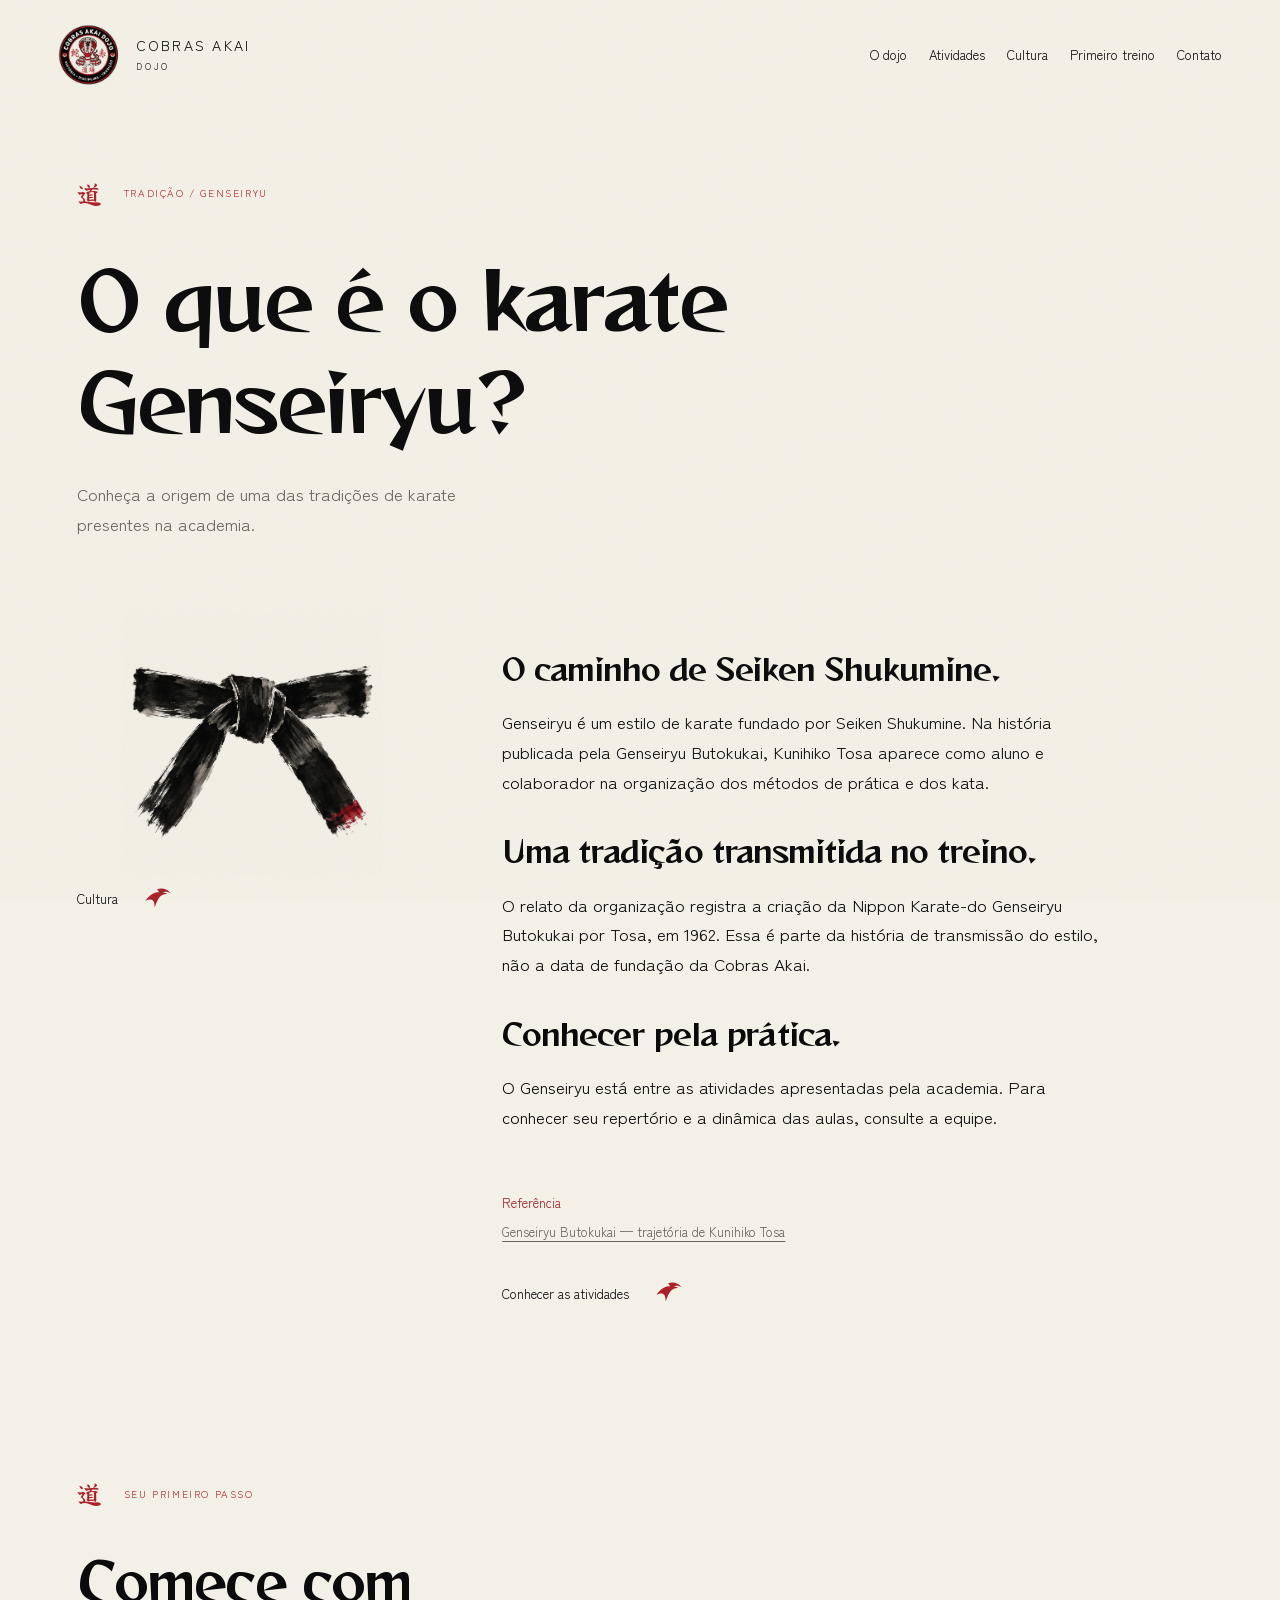
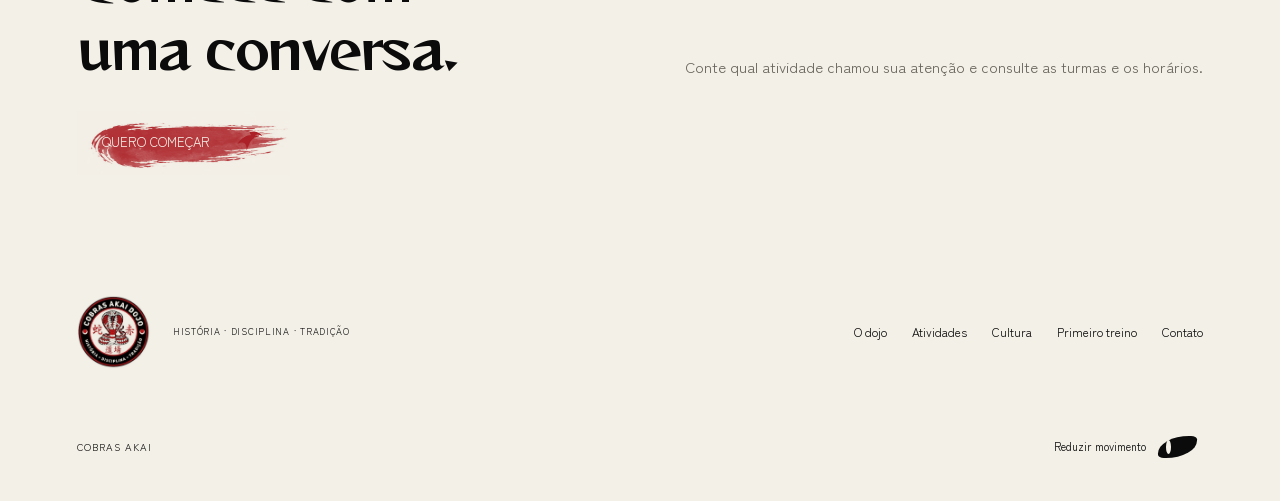
==== artigo-genseiryu.html @ ed4572b2 "Publica previa da Academia Cobras Akai" ====
<!doctype html><html lang="pt-BR"><head><meta charset="utf-8"><meta name="viewport" content="width=device-width,initial-scale=1"><meta name="theme-color" content="#f3f0e7"><meta name="description" content="Conheça a origem de uma das tradições de karate presentes na academia."><meta name="robots" content="noindex,nofollow"><title>O que é o karate Genseiryu? — Cobras Akai</title><link rel="icon" href="assets/emblema.png"><link rel="stylesheet" href="site.css"><script src="site.js" defer></script></head><body class=""><a class="skip" href="#conteudo">Pular para o conteúdo</a><header class="site-header"><a class="site-brand" href="index.html" aria-label="Cobras Akai, início"><img src="assets/emblema.png" width="62" height="62" alt=""><span>COBRAS AKAI<small>DOJO</small></span></a><nav aria-label="Principal"><a href="dojo.html">O dojo</a><a href="atividades.html">Atividades</a><a href="blog.html">Cultura</a><a href="primeiro-treino.html">Primeiro treino</a><a href="contato.html">Contato</a></nav><button class="menu-toggle" aria-controls="mobile-menu" aria-expanded="false">Menu <svg class="signal" viewBox="0 0 36 36" aria-hidden="true"><path fill="currentColor" d="M5 6C14 7 16 14 15 29C11 19 10 12 5 6ZM31 6C22 7 20 14 21 29C25 19 26 12 31 6Z"/></svg></button></header><main id="conteudo"><section class="page-head wrap"><p class="section-label"><span>道</span>TRADIÇÃO / GENSEIRYU</p><h1>O que é o karate Genseiryu?</h1><p>Conheça a origem de uma das tradições de karate presentes na academia.</p></section><div class="reading-layout wrap"><aside><div class="reading-art" style="background-image:url('assets/ink/faixa-nanquim-v02.webp')" aria-hidden="true"></div><a class="text-link" href="blog.html"><span>Cultura</span><svg class="signal" viewBox="0 0 36 36" aria-hidden="true"><path fill="currentColor" d="M3 19C10 8 20 6 30 11C21 10 18 16 14 27C14 18 11 15 3 19ZM17 5C23 3 30 5 33 10C27 7 24 8 21 11Z"/></svg></a></aside><article class="reading-body"><h2>O caminho de Seiken Shukumine.</h2><p>Genseiryu é um estilo de karate fundado por Seiken Shukumine. Na história publicada pela Genseiryu Butokukai, Kunihiko Tosa aparece como aluno e colaborador na organização dos métodos de prática e dos kata.</p><h2>Uma tradição transmitida no treino.</h2><p>O relato da organização registra a criação da Nippon Karate-do Genseiryu Butokukai por Tosa, em 1962. Essa é parte da história de transmissão do estilo, não a data de fundação da Cobras Akai.</p><h2>Conhecer pela prática.</h2><p>O Genseiryu está entre as atividades apresentadas pela academia. Para conhecer seu repertório e a dinâmica das aulas, consulte a equipe.</p><div class="article-source"><p>Referência</p><a href="https://www.genseiryu.jp/eng/e-karatedo/e-karatedo1-3.html">Genseiryu Butokukai — trajetória de Kunihiko Tosa</a></div><a class="text-link" href="atividades.html"><span>Conhecer as atividades</span><svg class="signal" viewBox="0 0 36 36" aria-hidden="true"><path fill="currentColor" d="M3 19C10 8 20 6 30 11C21 10 18 16 14 27C14 18 11 15 3 19ZM17 5C23 3 30 5 33 10C27 7 24 8 21 11Z"/></svg></a></article></div><section class="contact-band wrap"><p class="section-label"><span>道</span>SEU PRIMEIRO PASSO</p><div><h2>Comece com<br>uma conversa.</h2><p>Conte qual atividade chamou sua atenção e consulte as turmas e os horários.</p></div><a class="brush-button" href="https://wa.me/5511998178561?text=Ol%C3%A1!%20Quero%20come%C3%A7ar%20na%20Cobras%20Akai.%20Gostaria%20de%20saber%20sobre%20as%20atividades%2C%20os%20hor%C3%A1rios%20e%20como%20funciona%20a%20primeira%20aula."><span>QUERO COMEÇAR</span><svg class="signal" viewBox="0 0 36 36" aria-hidden="true"><path fill="currentColor" d="M3 19C10 8 20 6 30 11C21 10 18 16 14 27C14 18 11 15 3 19ZM17 5C23 3 30 5 33 10C27 7 24 8 21 11Z"/></svg></a></section></main><footer class="wrap site-footer"><div><img class="footer-emblem" src="assets/emblema.png" alt="Emblema Cobras Akai" width="74" height="74"><p>HISTÓRIA · DISCIPLINA · TRADIÇÃO</p></div><nav aria-label="Rodapé"><a href="dojo.html">O dojo</a><a href="atividades.html">Atividades</a><a href="blog.html">Cultura</a><a href="primeiro-treino.html">Primeiro treino</a><a href="contato.html">Contato</a></nav><div class="footer-bottom"><span>COBRAS AKAI</span><button id="motion-toggle" aria-pressed="false">Reduzir movimento <i class="motion-switch" aria-hidden="true"></i></button></div></footer><dialog id="mobile-menu" aria-label="Menu principal"><div class="menu-head"><span>COBRAS AKAI</span><button id="menu-close">Fechar <svg class="signal" viewBox="0 0 36 36" aria-hidden="true"><path fill="currentColor" d="M5 6C14 7 16 14 15 29C11 19 10 12 5 6ZM31 6C22 7 20 14 21 29C25 19 26 12 31 6Z"/></svg></button></div><nav><a href="dojo.html">O dojo</a><a href="atividades.html">Atividades</a><a href="blog.html">Cultura</a><a href="primeiro-treino.html">Primeiro treino</a><a href="contato.html">Contato</a></nav><span class="large-kanji" lang="ja">道場</span></dialog><dialog id="photo-dialog" aria-label="Fotografia ampliada"><button id="photo-close">Fechar <svg class="signal" viewBox="0 0 36 36" aria-hidden="true"><path fill="currentColor" d="M5 6C14 7 16 14 15 29C11 19 10 12 5 6ZM31 6C22 7 20 14 21 29C25 19 26 12 31 6Z"/></svg></button><img id="photo-large" alt=""><p id="photo-caption"></p></dialog></body></html>
---- site.css ----
@font-face{font-family:Reggae;src:url('assets/fonts/reggae.woff2') format('woff2'),url('projeto/assets/fonts/ReggaeOne-Regular.ttf') format('truetype');font-display:swap}@font-face{font-family:Zen;src:url('assets/fonts/zen.woff2') format('woff2'),url('projeto/assets/fonts/ZenKakuGothicNew-Regular.ttf') format('truetype');font-display:swap}@font-face{font-family:Yuji;src:url('assets/fonts/yuji.woff2') format('woff2'),url('projeto/assets/fonts/YujiSyuku-Regular.ttf') format('truetype');font-display:swap}
:root{--paper:#f3f0e7;--ink:#0b0b0b;--red:#ab2127;--muted:#68645d;--line:#c9c3b7;--ease:cubic-bezier(.18,.8,.2,1)}*{box-sizing:border-box}html{scroll-behavior:smooth;scroll-padding-top:30px}body{margin:0;background:var(--paper);color:var(--ink);font:17px/1.75 Zen,sans-serif;-webkit-font-smoothing:antialiased}body:before{content:'';position:fixed;inset:0;pointer-events:none;z-index:8;opacity:.035;background:url("data:image/svg+xml,%3Csvg xmlns='http://www.w3.org/2000/svg' width='150' height='150'%3E%3Cfilter id='n'%3E%3CfeTurbulence type='fractalNoise' baseFrequency='.8' numOctaves='2'/%3E%3C/filter%3E%3Cpath fill='%23645a4a' filter='url(%23n)' d='M0 0h150v150H0z'/%3E%3C/svg%3E")}a{color:inherit;text-decoration:none}button{font:inherit;color:inherit;cursor:pointer}button,a{touch-action:manipulation}button:focus-visible,a:focus-visible,summary:focus-visible{outline:2px solid var(--red);outline-offset:6px}h1,h2,h3,p,figure{margin:0}h1,h2,h3{font-family:Reggae,serif;font-weight:400;line-height:1.28;letter-spacing:-.035em}h1{font-size:clamp(45px,6.2vw,84px)}h2{font-size:clamp(31px,4.1vw,56px)}h3{font-size:28px}img{max-width:100%}.wrap{width:min(1280px,88%);margin:auto}.section{padding-block:92px;}.skip{position:fixed;left:20px;top:-100px;background:var(--ink);color:var(--paper);padding:12px;z-index:20}.skip:focus{top:12px}.site-header{display:flex;align-items:center;justify-content:space-between;gap:30px;padding:24px 4.5%;}.site-brand{display:flex;align-items:center;gap:16px;font-size:14px;letter-spacing:.16em;line-height:1.4}.site-brand img{width:62px;height:62px}.site-brand small{display:block;font-size:9px;letter-spacing:.34em;margin-top:5px}.site-header>nav{display:flex;gap:30px;font-size:13px}.site-header nav a{position:relative;padding:12px 0}.signal{display:block;width:30px;height:30px;flex-shrink:0}.menu-toggle{display:none}.eyebrow,.section-label{font-size:10px;letter-spacing:.16em;text-transform:uppercase;color:var(--red)}.section-label{display:flex;align-items:center;gap:22px;margin-bottom:35px}.section-label>span{font:25px Yuji,serif;letter-spacing:0}.hero{padding-top:30px}.hero-topline{display:flex;justify-content:space-between;font-size:9px;letter-spacing:.2em}.hero-topline>span:last-child{font:25px Yuji,serif;color:var(--red)}.wordmark{position:relative;aspect-ratio:1774/240;overflow:hidden;margin-top:28px;mix-blend-mode:multiply}.wordmark img{position:absolute;width:100%;max-width:none;left:0;top:-95.833%}.hero-layout{display:grid;grid-template-columns:1fr 1fr;gap:30px;min-height:540px}.hero-copy{padding:58px 0 35px;z-index:1}.hero-copy h1{margin:18px 0 25px;font-size:clamp(45px,5.4vw,75px)}.hero-copy>p:not(.eyebrow){font-size:17px;color:var(--muted);margin-bottom:32px}.brush-button,.text-link{display:inline-flex;align-items:center;justify-content:space-between;gap:25px;min-height:52px;position:relative;font-size:13px}.brush-button{padding:17px 25px;isolation:isolate;color:var(--paper)}.brush-button:before{content:'';position:absolute;z-index:-1;inset:0;background:var(--red);mask-image:linear-gradient(white,white),url('assets/ink/gestos-interface-v01.webp');mask-size:100% 100%,300% 540%;mask-position:0 0,0 18%;mask-repeat:no-repeat;mask-mode:alpha,luminance;mask-composite:subtract;transition:transform .6s var(--ease),filter .4s}.brush-button:hover:before,.brush-button:focus-visible:before{transform:scale(1.035,1.08);filter:brightness(.85)}.text-link .signal{color:var(--red)}.brush-button .signal,.text-link .signal{transition:transform .45s var(--ease)}.brush-button:hover .signal,.text-link:hover .signal{transform:translateX(4px)}.quiet-link{display:block;width:max-content;font-size:12px;margin-top:17px;padding-bottom:4px}.hero-art{position:relative;min-height:540px;overflow:hidden}.snake-fragment{position:absolute;inset:0;background:url('assets/ink/serpente-fragmento-v07.webp') 100% 14%/100% auto no-repeat;mix-blend-mode:multiply;mask-image:linear-gradient(0deg,transparent,#000 12%)}.vertical-kanji{position:absolute;left:6%;top:45px;font:82px/1.2 Yuji,serif;writing-mode:vertical-rl;color:var(--red)}.art-caption{position:absolute;bottom:20px;right:0;writing-mode:vertical-rl;font-size:8px;letter-spacing:.2em}.hero-bottom{display:flex;justify-content:space-between;align-items:center;padding:13px 0}.hero-bottom>span{font-size:9px;letter-spacing:.13em}.editorial-heading{display:grid;grid-template-columns:1.15fr 1fr;gap:80px;align-items:end;margin-bottom:40px}.editorial-heading p{max-width:45ch;color:var(--muted);font-size:16px}.editorial-heading .text-link{margin-top:20px}.photo{position:relative}.photo>img{display:block;width:100%;height:auto}.photo figcaption{display:flex;align-items:center;justify-content:space-between;gap:16px;padding:12px 0;font-size:9px;letter-spacing:.06em;color:var(--muted)}.photo-open{display:inline-flex;align-items:center;gap:8px;min-height:48px;background:none;border:0;font-size:11px}.photo-open .signal{color:var(--red);width:23px}.wide-photo{padding:12px 12px 0;background:#fff3;}.principles{display:grid;grid-template-columns:repeat(3,1fr);gap:40px;margin-top:40px}.principles b{display:block;font:24px Reggae,serif;font-weight:400;margin-bottom:9px}.principles span{font-size:13px;color:var(--muted)}.practice{background:var(--ink);color:var(--paper)}.practice .eyebrow,.practice .section-label{color:#dca7a9}.practice .editorial-heading>p{color:#b7b3aa}.practice-layout{display:grid;grid-template-columns:.8fr 1.2fr;gap:65px;margin-top:50px}.practice-tabs{display:flex;flex-direction:column}.practice-tabs button{display:flex;align-items:center;gap:22px;min-height:105px;background:none;border:0;text-align:left;font:32px Reggae,serif;position:relative}.practice-tabs button>span{font:21px Yuji,serif;color:#aaa69e}.practice-tabs .signal{margin-left:auto;opacity:.3}.practice-tabs button[aria-selected=true]{color:#f3f0e7}.practice-tabs button[aria-selected=true] .signal{color:#e59196;opacity:1}.practice-panels article{position:relative;min-height:390px;overflow:hidden;background:var(--paper);color:var(--ink);padding:35px}.practice-panels article+article{margin-top:20px}.practice-panels article[hidden]{display:none}.practice-art{position:absolute;right:0;bottom:0;width:68%;height:100%;background-repeat:no-repeat;background-size:cover;background-position:65% center;mix-blend-mode:multiply;opacity:.18;mask-image:linear-gradient(90deg,transparent,#000 60%)}.gi-art{background-image:url('assets/ink/karategi-nanquim-v02.webp')}.scales-art{background-image:url('assets/ink/serpente-fragmento-v07.webp');background-position:right bottom}.tatami-art{background-image:url('assets/ink/tatami-nanquim-v02.webp')}.practice-content{position:relative;max-width:37ch}.practice-content .eyebrow{color:var(--red);font-size:9px}.practice-content h3{font-size:42px;margin:25px 0 18px}.practice-content p:not(.eyebrow){font-size:15px}.practice-content .text-link{margin-top:25px}.steps{list-style:none;padding:0;margin:45px 0 0;display:grid;grid-template-columns:repeat(3,1fr);gap:35px}.steps li{padding-top:25px}.steps li>span{font:46px Yuji,serif;color:var(--red)}.steps h3{margin:18px 0 15px}.steps p{font-size:15px;color:var(--muted)}.belt-pause{display:grid;grid-template-columns:1fr 1.2fr 30px;gap:35px;align-items:center;padding-block:70px;}.belt-pause h2{margin-top:25px}.belt-ink{aspect-ratio:1.1;background:url('assets/ink/faixa-nanquim-v02.webp') center/contain no-repeat;mix-blend-mode:multiply;position:relative}.vertical-note{writing-mode:vertical-rl;font-size:9px;letter-spacing:.18em;color:var(--muted)}.contact-band{padding-block:75px;}.contact-band>div{display:flex;align-items:end;justify-content:space-between;gap:40px;margin-bottom:30px}.contact-band p:not(.section-label){font-size:15px;color:var(--muted)}.site-footer{padding-top:45px;padding-bottom:30px;display:grid;grid-template-columns:1fr 1fr;gap:30px}.site-footer>div:first-child{display:flex;align-items:center;gap:22px}.site-footer p{font-size:9px;letter-spacing:.08em}.footer-emblem{width:74px}.site-footer>nav{display:flex;justify-content:end;align-items:center;flex-wrap:wrap;gap:12px 25px;font-size:12px}.footer-bottom{grid-column:1/-1;display:flex;justify-content:space-between;align-items:center;padding-top:24px;font-size:10px;letter-spacing:.1em}.footer-bottom button{display:flex;align-items:center;gap:12px;font-size:11px;background:none;border:0;min-height:48px}.motion-switch{display:block;width:39px;height:22px;background:var(--ink);border-radius:80% 15% 80% 15%;position:relative}.motion-switch:after{content:'';position:absolute;top:4px;left:8px;width:5px;height:14px;border-radius:100%;background:var(--paper);transition:transform .3s var(--ease)}[aria-pressed=true] .motion-switch{background:var(--red)}[aria-pressed=true] .motion-switch:after{transform:translateX(17px)}.review-note{grid-column:1/-1;color:var(--muted);letter-spacing:0!important;font-size:11px!important}.review-note a{text-decoration:underline}.page-head{padding:65px 0 45px}.page-head h1{max-width:1000px}.page-head>p:last-child{margin-top:30px;color:var(--muted);max-width:50ch}.top-photo{padding-top:0}.after-photo{margin-top:55px}.portrait-section{display:grid;grid-template-columns:.8fr 1.2fr;gap:80px;align-items:center}.portrait{max-width:360px}.portrait>img{}.portrait-section>div>p{margin-top:25px;max-width:46ch}.large-kanji{font:66px Yuji,serif;color:var(--red);display:block;margin-bottom:25px}.small-note{font-size:12px;color:var(--muted)}.memory-grid{display:grid;grid-template-columns:1fr 1fr;gap:35px}.offset-photo{margin-top:75px}.archive{margin-top:35px}.archive>div{display:grid;grid-template-columns:1fr 1fr;gap:35px;align-items:center;padding:30px 0}.archive img{width:100%;max-width:350px;height:auto}.archive p{font-size:14px;color:var(--muted)}summary{display:flex;align-items:center;justify-content:space-between;gap:20px;min-height:75px;cursor:pointer;list-style:none;padding:18px 5px;font-size:16px}summary::-webkit-details-marker{display:none}summary .signal{color:var(--red);transition:transform .35s var(--ease)}details[open] summary .signal{transform:rotate(180deg)}.faq{margin-top:35px}.faq details+details summary{border-top:0}.faq details>p{padding:25px 0;max-width:65ch;font-size:15px;color:var(--muted)}.faq details>.text-link{margin-bottom:25px}.karate-hero{position:relative;padding:60px 0 65px;min-height:570px}.karate-hero>div:first-of-type{position:relative;z-index:1;max-width:75%}.karate-hero h1{font-size:clamp(40px,5vw,67px)}.karate-hero p:not(.section-label){margin:28px 0;color:var(--muted);font-size:17px}.karate-ink{position:absolute;right:0;top:100px;width:40%;height:410px;background:url('assets/ink/karategi-nanquim-v02.webp') center/contain no-repeat;mix-blend-mode:multiply;opacity:.36}.visit-steps{padding-top:0}.visit-note{position:relative;padding:55px;margin-top:65px;overflow:hidden;isolation:isolate;mix-blend-mode:multiply}.visit-art{position:absolute;z-index:-1;inset:0;background:url('assets/ink/karategi-nanquim-v02.webp') right center/55% auto no-repeat;opacity:.15}.visit-note h2{margin:25px 0}.visit-note ul{padding-left:20px;font-size:15px;line-height:2.2;margin-bottom:30px}.contact-grid{display:grid;grid-template-columns:1fr 1fr;gap:100px;padding-top:20px}.contact-grid article h2{font-size:38px;margin:20px 0}.contact-grid article p{margin-bottom:22px}.contact-grid article>.text-link{display:flex;width:max-content;margin-top:20px}.contact-details>div{padding:22px 0;}.contact-details span{font-size:10px;letter-spacing:.1em;color:var(--red)}.contact-details p{font-size:17px;margin-top:10px;white-space:pre-line}.contact-ending{text-align:center;padding-block:65px}.contact-ending p{margin-bottom:25px}dialog{background:var(--paper);color:var(--ink);max-height:92vh}dialog::backdrop{background:#0b0b0bd9}dialog button{display:flex;gap:15px;align-items:center;min-height:48px;background:none;border:0;font-size:13px}dialog button .signal{color:var(--red)}#mobile-menu{width:min(500px,94vw);padding:25px}.menu-head{display:flex;align-items:center;justify-content:space-between;font-size:12px}#mobile-menu nav{display:flex;flex-direction:column;margin:25px 0}#mobile-menu nav a{font:28px Reggae,serif;padding:20px 0;}#photo-dialog{width:min(1100px,94vw);padding:20px}#photo-close{margin-left:auto}#photo-large{display:block;width:auto;height:auto;max-width:100%;max-height:70vh;object-fit:contain;margin:15px auto}#photo-caption{font-size:12px;color:var(--muted)}.ink-canvas{position:absolute;inset:0;width:100%;height:100%;pointer-events:none}.ink-active{background-image:none!important}@keyframes brush-line{from{clip-path:polygon(0 40%,0 0,0 70%,0 100%)}to{clip-path:polygon(0 40%,10% 0,100% 70%,8% 100%)}}
@media(min-width:1500px){.hero-layout{min-height:610px}.hero-art{min-height:610px}}
@media(max-width:800px){.wrap{width:calc(100% - 44px)}.site-header{padding:16px 22px;gap:10px}.site-brand{font-size:11px;gap:10px}.site-brand img{width:49px;height:49px}.site-header>nav{display:none}.menu-toggle{display:flex;align-items:center;gap:9px;background:none;border:0;min-height:48px;font-size:12px}.menu-toggle .signal{color:var(--red)}.hero{padding-top:22px}.hero-topline{font-size:8px}.wordmark{margin-top:20px}.hero-layout{grid-template-columns:1.05fr .95fr;gap:0;min-height:465px}.hero-copy{padding-top:30px}.hero-copy .eyebrow{font-size:8px;max-width:19ch}.hero-copy h1{font-size:42px;margin:15px 0 20px}.hero-copy>p:not(.eyebrow){font-size:14px;max-width:23ch}.hero-copy .brush-button{font-size:11px;padding:15px 14px;gap:10px}.hero-copy .quiet-link{font-size:10px}.hero-art{min-height:440px;margin-right:-22px}.snake-fragment{background-size:auto 110%;background-position:60% 60%;mask-image:linear-gradient(0deg,transparent,#000 18%)}.vertical-kanji{font-size:45px;top:15px;left:15%}.art-caption{font-size:7px;right:8px}.hero-bottom{gap:15px}.hero-bottom>span{font-size:7px;max-width:20ch}.hero-bottom .text-link{font-size:10px;gap:8px}.section{padding-block:55px}.editorial-heading{grid-template-columns:1fr;gap:24px;margin-bottom:28px}.editorial-heading p{font-size:15px}.section-label{font-size:9px;gap:15px;margin-bottom:26px}.section-label>span{font-size:22px}.photo figcaption{font-size:8px;flex-wrap:wrap;gap:0}.wide-photo{padding:6px 6px 0}.principles{gap:20px;grid-template-columns:1fr;margin-top:25px}.principles p{display:grid;grid-template-columns:115px 1fr;align-items:center;gap:15px;padding-bottom:15px}.principles b{font-size:20px;margin:0}.principles span{font-size:12px}.practice-layout{grid-template-columns:1fr;gap:30px;margin-top:25px}.practice-tabs{flex-direction:row;gap:12px}.practice-tabs button{flex:1;min-width:0;min-height:85px;font-size:20px;gap:8px;flex-wrap:wrap;padding:0 0 15px}.practice-tabs button>span{font-size:15px;flex-basis:100%}.practice-tabs .signal{width:20px;height:20px}.practice-panels article{min-height:330px;padding:28px 22px}.practice-content h3{font-size:35px}.steps{grid-template-columns:1fr;gap:22px;margin-top:25px}.steps li{display:grid;grid-template-columns:50px 1fr;gap:0 20px;padding-top:20px}.steps li>span{grid-row:1/3;font-size:35px}.steps h3{font-size:24px;margin:0 0 12px}.steps p{font-size:14px}.belt-pause{grid-template-columns:1fr 1fr;gap:5px;padding-block:45px;position:relative}.belt-pause h2{font-size:31px}.belt-pause .eyebrow{font-size:8px}.belt-ink{aspect-ratio:.7;background-size:140%;background-position:50% center}.vertical-note{display:none}.contact-band{padding-block:50px}.contact-band>div{display:block}.contact-band>div>p{margin-top:25px}.brush-button{font-size:12px;gap:15px;padding-inline:18px}.site-footer{grid-template-columns:1fr;gap:25px}.site-footer>nav{justify-content:start}.site-footer>div:first-child{gap:15px}.site-footer p{font-size:8px}.footer-bottom{gap:15px;font-size:9px}.footer-bottom button{font-size:10px}.review-note{font-size:10px!important}.page-head{padding:40px 0 35px}.page-head h1{font-size:43px}.page-head>p:last-child{font-size:16px;margin-top:25px}.top-photo{padding-top:0}.after-photo{margin-top:30px}.portrait-section{grid-template-columns:1fr;gap:35px}.portrait{max-width:320px;margin:auto}.portrait-section>div>p{font-size:15px}.large-kanji{font-size:48px}.memory-grid{grid-template-columns:1fr;gap:30px}.offset-photo{margin:0}.archive>div{grid-template-columns:1fr}.archive img{max-width:300px;margin:auto}.karate-hero{padding:40px 0 45px;min-height:530px}.karate-hero>div:first-of-type{max-width:100%}.karate-hero h1{font-size:39px}.karate-ink{width:60%;right:-10px;top:170px;height:330px;opacity:.17}.karate-hero p:not(.section-label){font-size:16px;margin-block:25px}.visit-steps{padding-top:0}.visit-note{padding:30px 22px;margin-top:40px}.visit-note h2{font-size:29px}.visit-note ul{font-size:14px;line-height:1.8}.visit-note li{margin-bottom:12px}.visit-art{background-size:100%}.contact-grid{grid-template-columns:1fr;gap:25px;padding-top:0}.contact-grid article h2{font-size:30px}summary{font-size:15px}.text-link{font-size:12px}.contact-ending{padding-block:45px}}
@media(max-width:370px){.hero-copy h1{font-size:36px}.hero-copy .brush-button{font-size:10px;padding-inline:10px}.hero-copy .brush-button .signal{width:22px}.hero-copy .quiet-link{font-size:9px}.practice-tabs button{font-size:18px}}
@media(prefers-reduced-motion:reduce){html{scroll-behavior:auto}*,*:before,*:after{animation:none!important;transition:none!important}}html.reduced-motion{scroll-behavior:auto}html.reduced-motion *,html.reduced-motion *:before,html.reduced-motion *:after{animation:none!important;transition:none!important}
.site-brand img,.footer-emblem{border-radius:50%;mix-blend-mode:multiply}.phone-number{font-size:22px}
@media(max-width:800px){.hero-layout{grid-template-columns:1fr;gap:0;min-height:0}.hero-copy{padding:28px 0 10px}.hero-copy .eyebrow{max-width:none}.hero-copy h1{font-size:44px;max-width:100%}.hero-copy>p:not(.eyebrow){max-width:32ch;font-size:15px}.hero-copy .brush-button{font-size:12px;padding:17px 22px;gap:20px}.hero-copy .quiet-link{font-size:11px}.hero-art{height:240px;min-height:240px;margin-top:10px;margin-right:0}.snake-fragment{background-size:70% auto;background-position:right 12%;mask-image:linear-gradient(0deg,transparent,#000 20%)}.vertical-kanji{left:10%;top:30px;font-size:55px}.hero-bottom>span{max-width:26ch}.art-caption{right:3px}}
@media(max-width:800px){.practice-tabs button{display:grid;grid-template-columns:1fr 22px;grid-template-rows:22px 40px;align-items:center;gap:5px;padding:0 0 12px;min-height:85px}.practice-tabs button>span{grid-column:1/-1}.practice-tabs .signal{grid-column:2;grid-row:2}}

.brush-button .signal{color:var(--red)}
.about-academy .editorial-heading p+p{margin-top:18px}.journal-grid{display:grid;grid-template-columns:repeat(3,minmax(0,1fr));gap:36px}.journal-card{position:relative;padding-top:20px}.journal-art{height:180px;background-size:contain;background-repeat:no-repeat;background-position:center;mix-blend-mode:multiply;margin-bottom:22px}.journal-card h3{font-size:27px;margin:15px 0}.journal-card>p:not(.eyebrow){font-size:15px;color:var(--muted)}.journal-card .text-link{margin-top:22px}.activity-row{display:grid;grid-template-columns:60px 1fr 180px;gap:30px;align-items:center;padding:36px 0;position:relative}.activity-index{font:38px Yuji,serif;color:var(--red)}.activity-row h3{margin:8px 0 12px}.activity-row p:not(.eyebrow){max-width:60ch;color:var(--muted);font-size:16px}.activity-row .text-link{align-self:end;font-size:12px}.history-record{display:grid;grid-template-columns:180px 1fr;gap:40px;padding:36px 0;margin:35px 0}.history-record>span{font:62px Yuji,serif;color:var(--red)}.history-record p{max-width:65ch;margin-top:18px}.reading-layout{display:grid;grid-template-columns:1fr 2fr;gap:75px;padding-block:30px 80px;}.reading-art{height:260px;background-size:contain;background-position:center;background-repeat:no-repeat;mix-blend-mode:multiply}.reading-body{max-width:68ch}.reading-body h2{font-size:30px;margin:35px 0 20px}.reading-body p{margin-bottom:24px}.article-source{margin-top:35px;padding:25px 0;font-size:13px;color:var(--muted)}.article-source p{margin-bottom:6px;color:var(--red)}.article-source a{text-decoration:underline;text-underline-offset:4px}.contact-details a{overflow-wrap:anywhere}.site-header>nav{gap:22px}
@media(max-width:1000px) and (min-width:801px){.site-header{gap:15px}.site-header>nav{gap:14px;font-size:12px}.site-brand{letter-spacing:.04em;gap:8px}.site-brand img{width:48px;height:48px}}
@media(max-width:800px){.journal-grid{grid-template-columns:1fr;gap:40px}.journal-art{height:150px}.activity-row{grid-template-columns:36px 1fr;gap:16px;padding:28px 0}.activity-row .text-link{grid-column:2;width:max-content}.activity-index{font-size:28px}.activity-row h3{font-size:26px}.history-record{grid-template-columns:1fr;gap:15px}.history-record>span{font-size:45px}.reading-layout{grid-template-columns:1fr;gap:10px;padding-top:0}.reading-art{height:160px}.reading-body h2{font-size:27px}.site-footer>nav{flex-wrap:wrap}}

.journal-heading{margin-bottom:35px}

.archive-spread{display:grid;grid-template-columns:1fr 1.15fr;gap:36px;margin:45px 0}.archive-spread>div:last-child{padding-top:75px}.archive-photo{padding:10px 10px 0;background:#ffffff22}.archive-note{font-size:13px;color:var(--muted);margin-top:15px;max-width:50ch}.competition-grid{display:grid;grid-template-columns:1fr 1fr;gap:45px;max-width:960px;margin:auto}.medal-spread{display:grid;grid-template-columns:1.2fr 1fr 1fr;gap:28px;align-items:center;margin-top:70px}.medal-spread h3{margin:15px 0 24px}.medal-spread p:not(.eyebrow){font-size:15px;color:var(--muted)}.home-memory{display:grid;grid-template-columns:1.15fr 1fr;gap:50px;align-items:center;padding-block:55px}.home-memory h3{font-size:34px;margin:18px 0}.home-memory p:not(.eyebrow){font-size:15px;color:var(--muted);margin-bottom:20px}.activity-portraits{display:grid;grid-template-columns:1.6fr 1fr;gap:70px;max-width:900px;margin:auto;align-items:center}.activity-portraits>div:last-child{max-width:280px;justify-self:center}.activity-portraits .text-link{margin-top:15px}
@media(max-width:800px){.archive-spread,.competition-grid,.home-memory,.activity-portraits{grid-template-columns:1fr;gap:30px}.archive-spread>div:last-child{padding-top:0}.medal-spread{grid-template-columns:1fr 1fr;gap:14px;margin-top:40px}.medal-spread>div{grid-column:1/-1;margin-bottom:12px}.medal-spread .photo figcaption{font-size:7px}.medal-spread .photo{padding:5px 5px 0}.home-memory{padding-block:35px}.home-memory h3{font-size:29px}.activity-portraits>div:last-child{max-width:225px}.competition-grid{max-width:420px}}

.activity-row{grid-template-columns:1fr 180px}
@media(max-width:800px){.activity-row{grid-template-columns:1fr}.activity-row .text-link{grid-column:1}.practice-tabs button{grid-template-rows:1fr;min-height:65px}.practice-tabs .signal{grid-row:1}}

/* Space and typography separate content; ink marks belong to controls and artwork. */
.wide-photo,.archive-photo{padding:0;background:none}.site-header nav a[aria-current]{color:var(--red)}.site-header nav a:hover,.quiet-link:hover,.text-link:hover{color:var(--red)}.practice-tabs button{color:#aaa69e}.practice-tabs button[aria-selected=true]{color:var(--paper)}.text-link:focus-visible,.quiet-link:focus-visible{outline:2px solid var(--red);outline-offset:6px}.activity-list{display:grid;gap:18px}.journal-card{padding-top:0}.faq details{margin-bottom:12px}summary:hover{color:var(--red)}
/* Cobras Akai: ink frontispiece, photographic album, clear practice directory. */
.home-page .site-header{background:#111210;color:var(--paper);padding-block:18px}.home-page .site-header nav a[aria-current]{color:var(--paper)}.home-page .site-brand img{mix-blend-mode:normal}.dojo-home h2{font-size:clamp(32px,3.6vw,49px)}.dojo-home h3{font-size:27px}.ink-opening{background:#111210;color:var(--paper);padding:10px 0 25px;position:relative}.opening-inner{width:min(1280px,88%);margin:auto}.opening-name{display:flex;gap:35px;align-items:center;justify-content:space-between;margin-bottom:32px}.opening-name .wordmark{width:57%;margin:0;mix-blend-mode:screen;filter:invert(1)}.opening-name>p{font-size:9px;letter-spacing:.2em;max-width:190px;text-align:right}.opening-composition{display:grid;grid-template-columns:.85fr 1.15fr;gap:50px;align-items:center}.opening-copy h1{font-size:clamp(43px,4.7vw,66px);line-height:1.2;margin:19px 0 22px;letter-spacing:-.045em}.opening-copy h1 em{font-style:normal;color:#df7b7f}.opening-copy>.eyebrow{color:#db9295;font-size:9px}.opening-copy>p:not(.eyebrow){font-size:16px;color:#c1bfb7;max-width:36ch;margin-bottom:27px}.opening-copy .brush-button{font-size:13px;min-height:58px}.opening-secondary{display:flex;align-items:center;gap:16px;font-size:12px;width:max-content;margin-top:14px}.opening-secondary .signal{width:23px;height:23px;color:#df7b7f}.opening-photo{margin:0;position:relative}.opening-photo>img{width:100%;height:auto;display:block}.opening-photo figcaption{display:flex;justify-content:space-between;align-items:center;padding-top:13px;font-size:9px;letter-spacing:.16em;color:#c1bfb7}.opening-photo figcaption span:last-child{font:37px Yuji,serif;color:#df7b7f;letter-spacing:0}.opening-address{display:flex;justify-content:space-between;align-items:center;font-size:11px;color:#b8b5ad;margin-top:20px}.opening-address .text-link{font-size:11px}.home-album{display:grid;grid-template-columns:.8fr 1.2fr;gap:80px;align-items:center;padding-block:85px 55px}.album-copy h2{margin:16px 0 25px}.album-copy>p:not(.eyebrow){font-size:16px;color:var(--muted);margin-bottom:18px;max-width:39ch}.album-photos{position:relative;padding-bottom:20px}.album-photos>.photo{width:87%}.album-small{width:47%;margin:0 0 0 auto;position:relative;background:var(--paper);padding:9px 0 0 9px}.album-small figcaption{font-size:7px}.album-small .photo-open{font-size:10px}.home-practices{padding-block:40px 75px}.home-section-top{display:flex;justify-content:space-between;gap:30px;align-items:end;margin-bottom:32px}.home-section-top h2{margin-top:13px}.practice-editorial{display:grid;grid-template-columns:1.1fr 1fr;gap:55px}.karate-feature{display:flex;background:#e7e2d6;position:relative;overflow:hidden;min-height:355px;padding:35px}.feature-text{position:relative;z-index:1;width:65%}.feature-text h3{font-size:38px;margin:14px 0 20px}.feature-text>p:not(.eyebrow){max-width:25ch;font-size:15px}.karate-feature>img{position:absolute;right:-45px;bottom:5px;width:60%;mix-blend-mode:multiply;opacity:.55;pointer-events:none}.other-practices{display:grid;gap:25px;align-content:center}.other-practices h3{margin:10px 0}.other-practices p:not(.eyebrow){font-size:15px;max-width:38ch;color:var(--muted)}.other-practices .text-link{min-height:44px}.home-records{background:#e8e3d8;padding-block:50px}.record-composition{display:grid;grid-template-columns:1fr 1fr;gap:90px;align-items:center}.record-photo{max-width:460px}.record-copy{position:relative}.record-copy h2{margin:17px 0 22px}.record-copy>p:not(.eyebrow){font-size:16px;max-width:35ch;color:var(--muted);margin-bottom:15px}.record-kanji{position:absolute;right:0;top:-20px;writing-mode:vertical-rl;font:75px Yuji,serif;color:var(--red);opacity:.17}.home-reading{padding-block:65px}.reading-links{display:grid;grid-template-columns:repeat(3,1fr);gap:45px}.reading-links>a{display:block;padding:15px 0}.reading-links h3{margin:14px 0 16px;font-size:27px;max-width:19ch}.reading-links p{font-size:14px;color:var(--muted)}.reading-invite{display:flex;align-items:center;gap:15px;font-size:12px;margin-top:22px}.reading-invite .signal{color:var(--red);transition:transform .3s}.reading-links a:hover .signal{transform:translateX(5px)}.reading-links a:hover h3{color:var(--red)}.home-visit{display:grid;grid-template-columns:1.3fr 1fr;gap:80px;padding-block:25px 65px}.home-visit h2{margin:16px 0 23px}.home-visit>div>p:not(.eyebrow){max-width:45ch;font-size:16px;color:var(--muted);margin-bottom:25px}.visit-address{padding-left:40px}.visit-address>img{border-radius:50%;mix-blend-mode:multiply;margin-bottom:20px}.home-visit .visit-address>p{font-size:14px;margin-bottom:13px}.visit-address small{display:block;max-width:35ch;font-size:11px;color:var(--muted)}.home-page .site-footer{padding-top:30px}.home-page .brush-button .signal{color:#f3f0e7}
@media(max-width:800px){.home-page .site-header{padding-block:14px}.home-page .menu-toggle{color:var(--paper)}.opening-inner{width:calc(100% - 44px)}.opening-name{display:block;margin:12px 0 28px}.opening-name .wordmark{width:100%}.opening-name>p{max-width:none;text-align:left;font-size:8px;margin-top:12px;letter-spacing:.15em}.opening-composition{grid-template-columns:1fr;gap:25px}.opening-copy h1{font-size:46px;margin-block:15px 20px}.opening-copy>p:not(.eyebrow){font-size:15px;max-width:38ch;margin-bottom:20px}.opening-copy .brush-button{font-size:12px}.opening-photo figcaption{padding-top:7px}.opening-photo figcaption span:last-child{font-size:29px}.opening-address{display:block;margin-top:15px}.opening-address .text-link{display:flex;width:max-content;min-height:38px}.home-album{grid-template-columns:1fr;gap:30px;padding-block:48px 30px}.album-copy>p:not(.eyebrow){font-size:15px;max-width:none}.album-photos{padding:0}.album-photos>.photo{width:100%}.album-small{width:65%;margin:10px 0 0 auto;padding:0}.home-section-top{display:block;margin-bottom:24px}.home-section-top>.text-link{margin-top:12px}.home-practices{padding-block:25px 40px}.practice-editorial{grid-template-columns:1fr;gap:28px}.karate-feature{padding:25px;min-height:330px}.feature-text{width:80%}.feature-text h3{font-size:34px}.karate-feature>img{right:-60px;width:70%;opacity:.35}.other-practices{gap:24px}.home-records{padding-block:35px}.record-composition{grid-template-columns:1fr;gap:25px}.record-photo{max-width:400px}.record-copy h2 br{display:none}.record-copy h2{max-width:14ch}.record-kanji{right:0;top:0;font-size:55px}.home-reading{padding-block:40px}.reading-links{grid-template-columns:1fr;gap:10px}.reading-links h3{font-size:26px;max-width:none;margin:10px 0}.reading-links>a{padding:12px 0}.reading-invite{margin-top:10px}.home-visit{grid-template-columns:1fr;gap:35px;padding-block:5px 40px}.visit-address{padding:0}.visit-address>img{width:70px;height:70px;margin-bottom:12px}.home-visit>div>p:not(.eyebrow){font-size:15px}.home-page .site-footer{padding-top:20px}}
/* Refinamento editorial: a marca concentra a expressão; a composição dá suporte. */
.home-page .site-header{padding:20px 6%;background:#111210}.home-page .site-brand{font-size:10px;letter-spacing:.14em}.home-page .site-brand img{width:45px;height:45px}.home-page .site-header>nav{font-size:12px;gap:27px}.home-page .opening-inner,.home-page .wrap{width:min(1200px,86%)}.home-page .ink-opening{padding-top:22px;padding-bottom:35px}.home-page .opening-name{margin-bottom:42px;align-items:end}.home-page .opening-name .wordmark{width:42%;max-width:490px}.home-page .opening-name>p{font-size:8px;letter-spacing:.19em;max-width:240px}.home-page .opening-composition{grid-template-columns:.8fr 1.2fr;gap:65px}.home-page .opening-copy h1{font-size:clamp(35px,3.7vw,51px);line-height:1.33;letter-spacing:-.045em;margin:18px 0 25px}.home-page .opening-copy>.eyebrow{color:#c8c0b3;font-size:8px;letter-spacing:.2em}.home-page .opening-copy>p:not(.eyebrow){font-size:15px;line-height:1.8;max-width:35ch;color:#b6b2a8}.home-page .opening-photo figcaption{padding-top:15px;font-size:8px;color:#b6b2a8}.home-page .opening-photo figcaption span:last-child{font-size:30px;color:#c8c0b3}.home-page .opening-address{margin-top:12px;font-size:10px}.home-page .opening-secondary{font-size:11px}.home-page .opening-secondary .signal{color:#ab2127;width:20px}.home-page .brush-button{min-height:55px;padding:15px 22px;font-size:12px}.home-page .brush-button:before{mask:none;background:var(--red);clip-path:polygon(0 5%,94% 0,100% 9%,98% 94%,5% 100%,0 91%)}.home-page .brush-button:hover:before{transform:scale(1.015,1.035)}.home-page .brush-button .signal{width:24px}.dojo-home h2{font-family:Zen,sans-serif;font-size:clamp(30px,3.6vw,46px);font-weight:600;line-height:1.2;letter-spacing:-.045em}.dojo-home h3{font-family:Zen,sans-serif;font-size:25px;font-weight:600;line-height:1.3;letter-spacing:-.025em}.home-page .eyebrow{font-size:9px;letter-spacing:.17em}.home-page .home-album{gap:85px;padding-block:85px 65px;grid-template-columns:.85fr 1.15fr}.home-page .album-copy>p:not(.eyebrow){font-size:15px;line-height:1.85}.home-page .album-photos>.photo{width:100%}.home-page .album-small{width:50%;margin-top:20px}.home-page .home-practices{padding-block:30px 75px}.home-page .home-section-top{margin-bottom:35px;gap:50px}.home-page .practice-editorial{grid-template-columns:1.15fr 1fr;gap:60px}.home-page .karate-feature{background:none;padding:20px 0;min-height:310px}.home-page .feature-text h3{font-family:Reggae,serif;font-size:31px;line-height:1.4;font-weight:400}.home-page .karate-feature>img{width:53%;opacity:.4;right:0}.home-page .other-practices{gap:35px}.home-page .other-practices h3{font-size:23px}.home-page .other-practices p:not(.eyebrow){font-size:14px;line-height:1.8}.home-page .home-records{background:#e9e4da;padding-block:65px}.home-page .record-composition{grid-template-columns:1fr 1fr;gap:110px}.home-page .record-photo{max-width:410px}.home-page .record-kanji{font-size:90px;opacity:.09;right:0;top:-40px}.home-page .record-copy>p:not(.eyebrow){font-size:15px;line-height:1.85}.home-page .home-reading{padding-block:70px}.home-page .reading-links{gap:60px}.home-page .reading-links h3{font-size:24px;line-height:1.35}.home-page .reading-links p{font-size:14px}.home-page .home-visit{padding-block:20px 70px;gap:100px}.home-page .visit-address{display:grid;grid-template-columns:70px 1fr;column-gap:25px;align-content:center;padding:0}.home-page .visit-address>img{grid-row:1/5;width:70px;height:70px}.home-page .visit-address>p,.home-page .visit-address>small,.home-page .visit-address>.text-link{grid-column:2}.home-page .visit-address>p{font-size:13px}.home-page .text-link{font-size:12px}.home-page .text-link .signal{width:23px}
@media(max-width:800px){.home-page .site-header{padding:14px 7%}.home-page .site-header>nav{display:none}.home-page .opening-name{margin:4px 0 28px}.home-page .opening-name .wordmark{width:100%;max-width:370px}.home-page .opening-name>p{text-align:left;max-width:none;margin-top:15px}.home-page .opening-composition{grid-template-columns:1fr;gap:28px}.home-page .opening-copy h1{font-size:39px;line-height:1.25;margin-block:17px 22px}.home-page .opening-copy>p:not(.eyebrow){max-width:36ch;font-size:14px}.home-page .opening-address{margin-top:18px}.home-page .home-album{grid-template-columns:1fr;gap:32px;padding-block:48px 35px}.home-page .album-small{width:60%}.home-page .home-section-top{display:block}.home-page .home-section-top h2{max-width:16ch}.home-page .home-practices{padding-block:20px 45px}.home-page .practice-editorial{grid-template-columns:1fr;gap:25px}.home-page .karate-feature{padding:10px 0;min-height:300px}.home-page .karate-feature>img{width:65%;right:-15px;opacity:.3}.home-page .feature-text{width:80%}.home-page .feature-text h3{font-size:30px}.home-page .other-practices{gap:25px}.home-page .home-records{padding-block:35px}.home-page .record-composition{grid-template-columns:1fr;gap:28px}.home-page .record-copy h2{max-width:17ch}.home-page .home-reading{padding-block:45px}.home-page .reading-links{grid-template-columns:1fr;gap:18px}.home-page .reading-links h3{font-size:23px}.home-page .home-visit{grid-template-columns:1fr;gap:35px;padding-block:10px 45px}.home-page .visit-address{grid-template-columns:55px 1fr;gap:0 20px}.home-page .visit-address>img{width:55px;height:55px}}
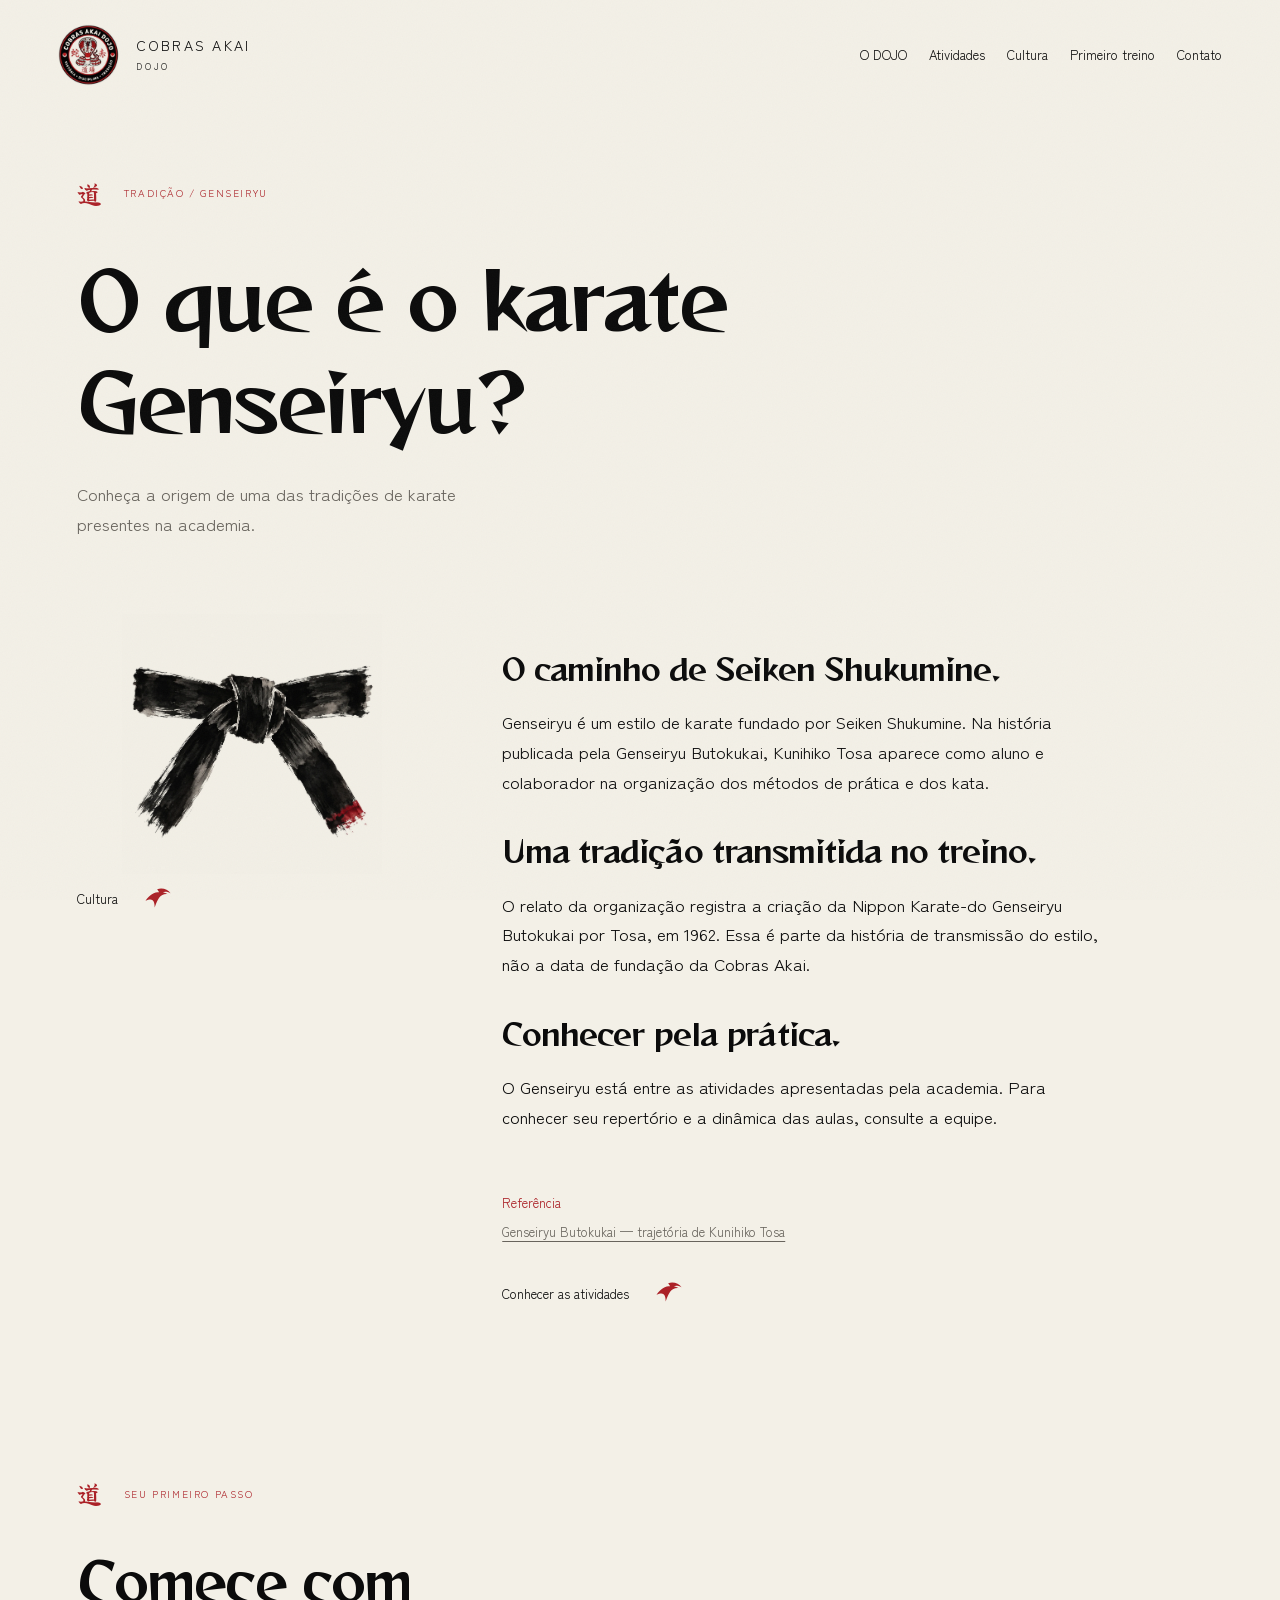
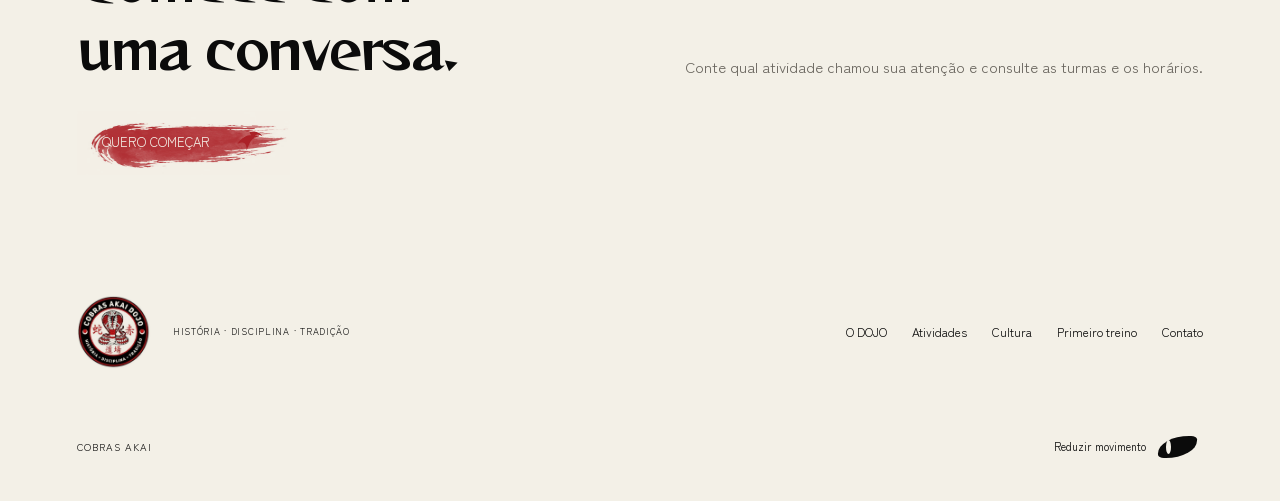
==== commit 1ab2bd23: "Use uppercase DOJO throughout website copy" ====
--- a/artigo-genseiryu.html
+++ b/artigo-genseiryu.html
@@ -1 +1 @@
-<!doctype html><html lang="pt-BR"><head><meta charset="utf-8"><meta name="viewport" content="width=device-width,initial-scale=1"><meta name="theme-color" content="#f3f0e7"><meta name="description" content="Conheça a origem de uma das tradições de karate presentes na academia."><meta name="robots" content="noindex,nofollow"><title>O que é o karate Genseiryu? — Cobras Akai</title><link rel="icon" href="assets/emblema.png"><link rel="stylesheet" href="site.css"><script src="site.js" defer></script></head><body class=""><a class="skip" href="#conteudo">Pular para o conteúdo</a><header class="site-header"><a class="site-brand" href="index.html" aria-label="Cobras Akai, início"><img src="assets/emblema.png" width="62" height="62" alt=""><span>COBRAS AKAI<small>DOJO</small></span></a><nav aria-label="Principal"><a href="dojo.html">O dojo</a><a href="atividades.html">Atividades</a><a href="blog.html">Cultura</a><a href="primeiro-treino.html">Primeiro treino</a><a href="contato.html">Contato</a></nav><button class="menu-toggle" aria-controls="mobile-menu" aria-expanded="false">Menu <svg class="signal" viewBox="0 0 36 36" aria-hidden="true"><path fill="currentColor" d="M5 6C14 7 16 14 15 29C11 19 10 12 5 6ZM31 6C22 7 20 14 21 29C25 19 26 12 31 6Z"/></svg></button></header><main id="conteudo"><section class="page-head wrap"><p class="section-label"><span>道</span>TRADIÇÃO / GENSEIRYU</p><h1>O que é o karate Genseiryu?</h1><p>Conheça a origem de uma das tradições de karate presentes na academia.</p></section><div class="reading-layout wrap"><aside><div class="reading-art" style="background-image:url('assets/ink/faixa-nanquim-v02.webp')" aria-hidden="true"></div><a class="text-link" href="blog.html"><span>Cultura</span><svg class="signal" viewBox="0 0 36 36" aria-hidden="true"><path fill="currentColor" d="M3 19C10 8 20 6 30 11C21 10 18 16 14 27C14 18 11 15 3 19ZM17 5C23 3 30 5 33 10C27 7 24 8 21 11Z"/></svg></a></aside><article class="reading-body"><h2>O caminho de Seiken Shukumine.</h2><p>Genseiryu é um estilo de karate fundado por Seiken Shukumine. Na história publicada pela Genseiryu Butokukai, Kunihiko Tosa aparece como aluno e colaborador na organização dos métodos de prática e dos kata.</p><h2>Uma tradição transmitida no treino.</h2><p>O relato da organização registra a criação da Nippon Karate-do Genseiryu Butokukai por Tosa, em 1962. Essa é parte da história de transmissão do estilo, não a data de fundação da Cobras Akai.</p><h2>Conhecer pela prática.</h2><p>O Genseiryu está entre as atividades apresentadas pela academia. Para conhecer seu repertório e a dinâmica das aulas, consulte a equipe.</p><div class="article-source"><p>Referência</p><a href="https://www.genseiryu.jp/eng/e-karatedo/e-karatedo1-3.html">Genseiryu Butokukai — trajetória de Kunihiko Tosa</a></div><a class="text-link" href="atividades.html"><span>Conhecer as atividades</span><svg class="signal" viewBox="0 0 36 36" aria-hidden="true"><path fill="currentColor" d="M3 19C10 8 20 6 30 11C21 10 18 16 14 27C14 18 11 15 3 19ZM17 5C23 3 30 5 33 10C27 7 24 8 21 11Z"/></svg></a></article></div><section class="contact-band wrap"><p class="section-label"><span>道</span>SEU PRIMEIRO PASSO</p><div><h2>Comece com<br>uma conversa.</h2><p>Conte qual atividade chamou sua atenção e consulte as turmas e os horários.</p></div><a class="brush-button" href="https://wa.me/5511998178561?text=Ol%C3%A1!%20Quero%20come%C3%A7ar%20na%20Cobras%20Akai.%20Gostaria%20de%20saber%20sobre%20as%20atividades%2C%20os%20hor%C3%A1rios%20e%20como%20funciona%20a%20primeira%20aula."><span>QUERO COMEÇAR</span><svg class="signal" viewBox="0 0 36 36" aria-hidden="true"><path fill="currentColor" d="M3 19C10 8 20 6 30 11C21 10 18 16 14 27C14 18 11 15 3 19ZM17 5C23 3 30 5 33 10C27 7 24 8 21 11Z"/></svg></a></section></main><footer class="wrap site-footer"><div><img class="footer-emblem" src="assets/emblema.png" alt="Emblema Cobras Akai" width="74" height="74"><p>HISTÓRIA · DISCIPLINA · TRADIÇÃO</p></div><nav aria-label="Rodapé"><a href="dojo.html">O dojo</a><a href="atividades.html">Atividades</a><a href="blog.html">Cultura</a><a href="primeiro-treino.html">Primeiro treino</a><a href="contato.html">Contato</a></nav><div class="footer-bottom"><span>COBRAS AKAI</span><button id="motion-toggle" aria-pressed="false">Reduzir movimento <i class="motion-switch" aria-hidden="true"></i></button></div></footer><dialog id="mobile-menu" aria-label="Menu principal"><div class="menu-head"><span>COBRAS AKAI</span><button id="menu-close">Fechar <svg class="signal" viewBox="0 0 36 36" aria-hidden="true"><path fill="currentColor" d="M5 6C14 7 16 14 15 29C11 19 10 12 5 6ZM31 6C22 7 20 14 21 29C25 19 26 12 31 6Z"/></svg></button></div><nav><a href="dojo.html">O dojo</a><a href="atividades.html">Atividades</a><a href="blog.html">Cultura</a><a href="primeiro-treino.html">Primeiro treino</a><a href="contato.html">Contato</a></nav><span class="large-kanji" lang="ja">道場</span></dialog><dialog id="photo-dialog" aria-label="Fotografia ampliada"><button id="photo-close">Fechar <svg class="signal" viewBox="0 0 36 36" aria-hidden="true"><path fill="currentColor" d="M5 6C14 7 16 14 15 29C11 19 10 12 5 6ZM31 6C22 7 20 14 21 29C25 19 26 12 31 6Z"/></svg></button><img id="photo-large" alt=""><p id="photo-caption"></p></dialog></body></html>+<!doctype html><html lang="pt-BR"><head><meta charset="utf-8"><meta name="viewport" content="width=device-width,initial-scale=1"><meta name="theme-color" content="#f3f0e7"><meta name="description" content="Conheça a origem de uma das tradições de karate presentes na academia."><meta name="robots" content="noindex,nofollow"><title>O que é o karate Genseiryu? — Cobras Akai</title><link rel="icon" type="image/png" sizes="64x64" href="assets/favicon-round.png"><link rel="icon" type="image/svg+xml" href="assets/favicon-round.svg"><link rel="stylesheet" href="site.css?v=mobile-20261006"><script src="site.js" defer></script></head><body class=""><a class="skip" href="#conteudo">Pular para o conteúdo</a><header class="site-header"><a class="site-brand" href="index.html" aria-label="Cobras Akai, início"><img src="assets/emblema.png" width="62" height="62" alt=""><span>COBRAS AKAI<small>DOJO</small></span></a><nav aria-label="Principal"><a href="dojo.html">O DOJO</a><a href="atividades.html">Atividades</a><a href="blog.html">Cultura</a><a href="primeiro-treino.html">Primeiro treino</a><a href="contato.html">Contato</a></nav><button class="menu-toggle" aria-controls="mobile-menu" aria-expanded="false">Menu <svg class="signal" viewBox="0 0 36 36" aria-hidden="true"><path fill="currentColor" d="M5 6C14 7 16 14 15 29C11 19 10 12 5 6ZM31 6C22 7 20 14 21 29C25 19 26 12 31 6Z"/></svg></button></header><main id="conteudo"><section class="page-head wrap"><p class="section-label"><span>道</span>TRADIÇÃO / GENSEIRYU</p><h1>O que é o karate Genseiryu?</h1><p>Conheça a origem de uma das tradições de karate presentes na academia.</p></section><div class="reading-layout wrap"><aside><div class="reading-art" style="background-image:url('assets/ink/faixa-nanquim-v02.webp')" aria-hidden="true"></div><a class="text-link" href="blog.html"><span>Cultura</span><svg class="signal" viewBox="0 0 36 36" aria-hidden="true"><path fill="currentColor" d="M3 19C10 8 20 6 30 11C21 10 18 16 14 27C14 18 11 15 3 19ZM17 5C23 3 30 5 33 10C27 7 24 8 21 11Z"/></svg></a></aside><article class="reading-body"><h2>O caminho de Seiken Shukumine.</h2><p>Genseiryu é um estilo de karate fundado por Seiken Shukumine. Na história publicada pela Genseiryu Butokukai, Kunihiko Tosa aparece como aluno e colaborador na organização dos métodos de prática e dos kata.</p><h2>Uma tradição transmitida no treino.</h2><p>O relato da organização registra a criação da Nippon Karate-do Genseiryu Butokukai por Tosa, em 1962. Essa é parte da história de transmissão do estilo, não a data de fundação da Cobras Akai.</p><h2>Conhecer pela prática.</h2><p>O Genseiryu está entre as atividades apresentadas pela academia. Para conhecer seu repertório e a dinâmica das aulas, consulte a equipe.</p><div class="article-source"><p>Referência</p><a href="https://www.genseiryu.jp/eng/e-karatedo/e-karatedo1-3.html">Genseiryu Butokukai — trajetória de Kunihiko Tosa</a></div><a class="text-link" href="atividades.html"><span>Conhecer as atividades</span><svg class="signal" viewBox="0 0 36 36" aria-hidden="true"><path fill="currentColor" d="M3 19C10 8 20 6 30 11C21 10 18 16 14 27C14 18 11 15 3 19ZM17 5C23 3 30 5 33 10C27 7 24 8 21 11Z"/></svg></a></article></div><section class="contact-band wrap"><p class="section-label"><span>道</span>SEU PRIMEIRO PASSO</p><div><h2>Comece com<br>uma conversa.</h2><p>Conte qual atividade chamou sua atenção e consulte as turmas e os horários.</p></div><a class="brush-button" href="https://wa.me/5511998178561?text=Ol%C3%A1!%20Quero%20come%C3%A7ar%20na%20Cobras%20Akai.%20Gostaria%20de%20saber%20sobre%20as%20atividades%2C%20os%20hor%C3%A1rios%20e%20como%20funciona%20a%20primeira%20aula."><span>QUERO COMEÇAR</span><svg class="signal" viewBox="0 0 36 36" aria-hidden="true"><path fill="currentColor" d="M3 19C10 8 20 6 30 11C21 10 18 16 14 27C14 18 11 15 3 19ZM17 5C23 3 30 5 33 10C27 7 24 8 21 11Z"/></svg></a></section></main><footer class="wrap site-footer"><div><img class="footer-emblem" src="assets/emblema.png" alt="Emblema Cobras Akai" width="74" height="74"><p>HISTÓRIA · DISCIPLINA · TRADIÇÃO</p></div><nav aria-label="Rodapé"><a href="dojo.html">O DOJO</a><a href="atividades.html">Atividades</a><a href="blog.html">Cultura</a><a href="primeiro-treino.html">Primeiro treino</a><a href="contato.html">Contato</a></nav><div class="footer-bottom"><span>COBRAS AKAI</span><button id="motion-toggle" aria-pressed="false">Reduzir movimento <i class="motion-switch" aria-hidden="true"></i></button></div></footer><dialog id="mobile-menu" aria-label="Menu principal"><div class="menu-head"><span>COBRAS AKAI</span><button id="menu-close">Fechar <svg class="signal" viewBox="0 0 36 36" aria-hidden="true"><path fill="currentColor" d="M5 6C14 7 16 14 15 29C11 19 10 12 5 6ZM31 6C22 7 20 14 21 29C25 19 26 12 31 6Z"/></svg></button></div><nav><a href="dojo.html">O DOJO</a><a href="atividades.html">Atividades</a><a href="blog.html">Cultura</a><a href="primeiro-treino.html">Primeiro treino</a><a href="contato.html">Contato</a></nav><span class="large-kanji" lang="ja">道場</span></dialog><dialog id="photo-dialog" aria-label="Fotografia ampliada"><button id="photo-close">Fechar <svg class="signal" viewBox="0 0 36 36" aria-hidden="true"><path fill="currentColor" d="M5 6C14 7 16 14 15 29C11 19 10 12 5 6ZM31 6C22 7 20 14 21 29C25 19 26 12 31 6Z"/></svg></button><img id="photo-large" alt=""><p id="photo-caption"></p></dialog></body></html>
--- a/site.css
+++ b/site.css
@@ -29,3 +29,28 @@
 /* Refinamento editorial: a marca concentra a expressão; a composição dá suporte. */
 .home-page .site-header{padding:20px 6%;background:#111210}.home-page .site-brand{font-size:10px;letter-spacing:.14em}.home-page .site-brand img{width:45px;height:45px}.home-page .site-header>nav{font-size:12px;gap:27px}.home-page .opening-inner,.home-page .wrap{width:min(1200px,86%)}.home-page .ink-opening{padding-top:22px;padding-bottom:35px}.home-page .opening-name{margin-bottom:42px;align-items:end}.home-page .opening-name .wordmark{width:42%;max-width:490px}.home-page .opening-name>p{font-size:8px;letter-spacing:.19em;max-width:240px}.home-page .opening-composition{grid-template-columns:.8fr 1.2fr;gap:65px}.home-page .opening-copy h1{font-size:clamp(35px,3.7vw,51px);line-height:1.33;letter-spacing:-.045em;margin:18px 0 25px}.home-page .opening-copy>.eyebrow{color:#c8c0b3;font-size:8px;letter-spacing:.2em}.home-page .opening-copy>p:not(.eyebrow){font-size:15px;line-height:1.8;max-width:35ch;color:#b6b2a8}.home-page .opening-photo figcaption{padding-top:15px;font-size:8px;color:#b6b2a8}.home-page .opening-photo figcaption span:last-child{font-size:30px;color:#c8c0b3}.home-page .opening-address{margin-top:12px;font-size:10px}.home-page .opening-secondary{font-size:11px}.home-page .opening-secondary .signal{color:#ab2127;width:20px}.home-page .brush-button{min-height:55px;padding:15px 22px;font-size:12px}.home-page .brush-button:before{mask:none;background:var(--red);clip-path:polygon(0 5%,94% 0,100% 9%,98% 94%,5% 100%,0 91%)}.home-page .brush-button:hover:before{transform:scale(1.015,1.035)}.home-page .brush-button .signal{width:24px}.dojo-home h2{font-family:Zen,sans-serif;font-size:clamp(30px,3.6vw,46px);font-weight:600;line-height:1.2;letter-spacing:-.045em}.dojo-home h3{font-family:Zen,sans-serif;font-size:25px;font-weight:600;line-height:1.3;letter-spacing:-.025em}.home-page .eyebrow{font-size:9px;letter-spacing:.17em}.home-page .home-album{gap:85px;padding-block:85px 65px;grid-template-columns:.85fr 1.15fr}.home-page .album-copy>p:not(.eyebrow){font-size:15px;line-height:1.85}.home-page .album-photos>.photo{width:100%}.home-page .album-small{width:50%;margin-top:20px}.home-page .home-practices{padding-block:30px 75px}.home-page .home-section-top{margin-bottom:35px;gap:50px}.home-page .practice-editorial{grid-template-columns:1.15fr 1fr;gap:60px}.home-page .karate-feature{background:none;padding:20px 0;min-height:310px}.home-page .feature-text h3{font-family:Reggae,serif;font-size:31px;line-height:1.4;font-weight:400}.home-page .karate-feature>img{width:53%;opacity:.4;right:0}.home-page .other-practices{gap:35px}.home-page .other-practices h3{font-size:23px}.home-page .other-practices p:not(.eyebrow){font-size:14px;line-height:1.8}.home-page .home-records{background:#e9e4da;padding-block:65px}.home-page .record-composition{grid-template-columns:1fr 1fr;gap:110px}.home-page .record-photo{max-width:410px}.home-page .record-kanji{font-size:90px;opacity:.09;right:0;top:-40px}.home-page .record-copy>p:not(.eyebrow){font-size:15px;line-height:1.85}.home-page .home-reading{padding-block:70px}.home-page .reading-links{gap:60px}.home-page .reading-links h3{font-size:24px;line-height:1.35}.home-page .reading-links p{font-size:14px}.home-page .home-visit{padding-block:20px 70px;gap:100px}.home-page .visit-address{display:grid;grid-template-columns:70px 1fr;column-gap:25px;align-content:center;padding:0}.home-page .visit-address>img{grid-row:1/5;width:70px;height:70px}.home-page .visit-address>p,.home-page .visit-address>small,.home-page .visit-address>.text-link{grid-column:2}.home-page .visit-address>p{font-size:13px}.home-page .text-link{font-size:12px}.home-page .text-link .signal{width:23px}
 @media(max-width:800px){.home-page .site-header{padding:14px 7%}.home-page .site-header>nav{display:none}.home-page .opening-name{margin:4px 0 28px}.home-page .opening-name .wordmark{width:100%;max-width:370px}.home-page .opening-name>p{text-align:left;max-width:none;margin-top:15px}.home-page .opening-composition{grid-template-columns:1fr;gap:28px}.home-page .opening-copy h1{font-size:39px;line-height:1.25;margin-block:17px 22px}.home-page .opening-copy>p:not(.eyebrow){max-width:36ch;font-size:14px}.home-page .opening-address{margin-top:18px}.home-page .home-album{grid-template-columns:1fr;gap:32px;padding-block:48px 35px}.home-page .album-small{width:60%}.home-page .home-section-top{display:block}.home-page .home-section-top h2{max-width:16ch}.home-page .home-practices{padding-block:20px 45px}.home-page .practice-editorial{grid-template-columns:1fr;gap:25px}.home-page .karate-feature{padding:10px 0;min-height:300px}.home-page .karate-feature>img{width:65%;right:-15px;opacity:.3}.home-page .feature-text{width:80%}.home-page .feature-text h3{font-size:30px}.home-page .other-practices{gap:25px}.home-page .home-records{padding-block:35px}.home-page .record-composition{grid-template-columns:1fr;gap:28px}.home-page .record-copy h2{max-width:17ch}.home-page .home-reading{padding-block:45px}.home-page .reading-links{grid-template-columns:1fr;gap:18px}.home-page .reading-links h3{font-size:23px}.home-page .home-visit{grid-template-columns:1fr;gap:35px;padding-block:10px 45px}.home-page .visit-address{grid-template-columns:55px 1fr;gap:0 20px}.home-page .visit-address>img{width:55px;height:55px}}
+
+/* Mobile reading rhythm and comfortable navigation. */
+@media(max-width:800px){
+ html{scroll-padding-top:24px}
+ .wrap{width:calc(100% - 40px)}
+ .site-header{padding:16px 20px;gap:16px}
+ .site-brand{gap:10px;font-size:11px}
+ .site-brand img{width:44px;height:44px;border-radius:50%}
+ .menu-toggle{min-height:44px;padding:8px 0 8px 12px}
+ h1,.page-head h1{font-size:clamp(32px,9vw,42px);line-height:1.22;text-wrap:balance}
+ h2{font-size:clamp(27px,7.3vw,34px);line-height:1.3}
+ h3{font-size:25px;line-height:1.35}
+ .page-head{padding-top:28px;padding-bottom:32px}
+ .section{padding-block:48px}
+ .text-link{gap:14px;max-width:100%;font-size:13px;min-height:48px}
+ .text-link>span{min-width:0}
+ .brush-button{min-height:52px;max-width:100%}
+ .contact-band{padding-block:48px}
+ .site-footer>nav a{min-height:44px;display:inline-flex;align-items:center}
+ #mobile-menu{width:100%;max-width:none;height:100dvh;max-height:none;inset:0;margin:0;border:0;padding:24px 26px;overflow:auto}
+ #mobile-menu nav a{min-height:58px;display:flex;align-items:center;font-size:28px}
+ #menu-close{min-height:44px}
+ html:has(#mobile-menu[open]){overflow:hidden}
+ .phone-number{font-size:clamp(22px,6.4vw,32px);overflow-wrap:anywhere}
+}
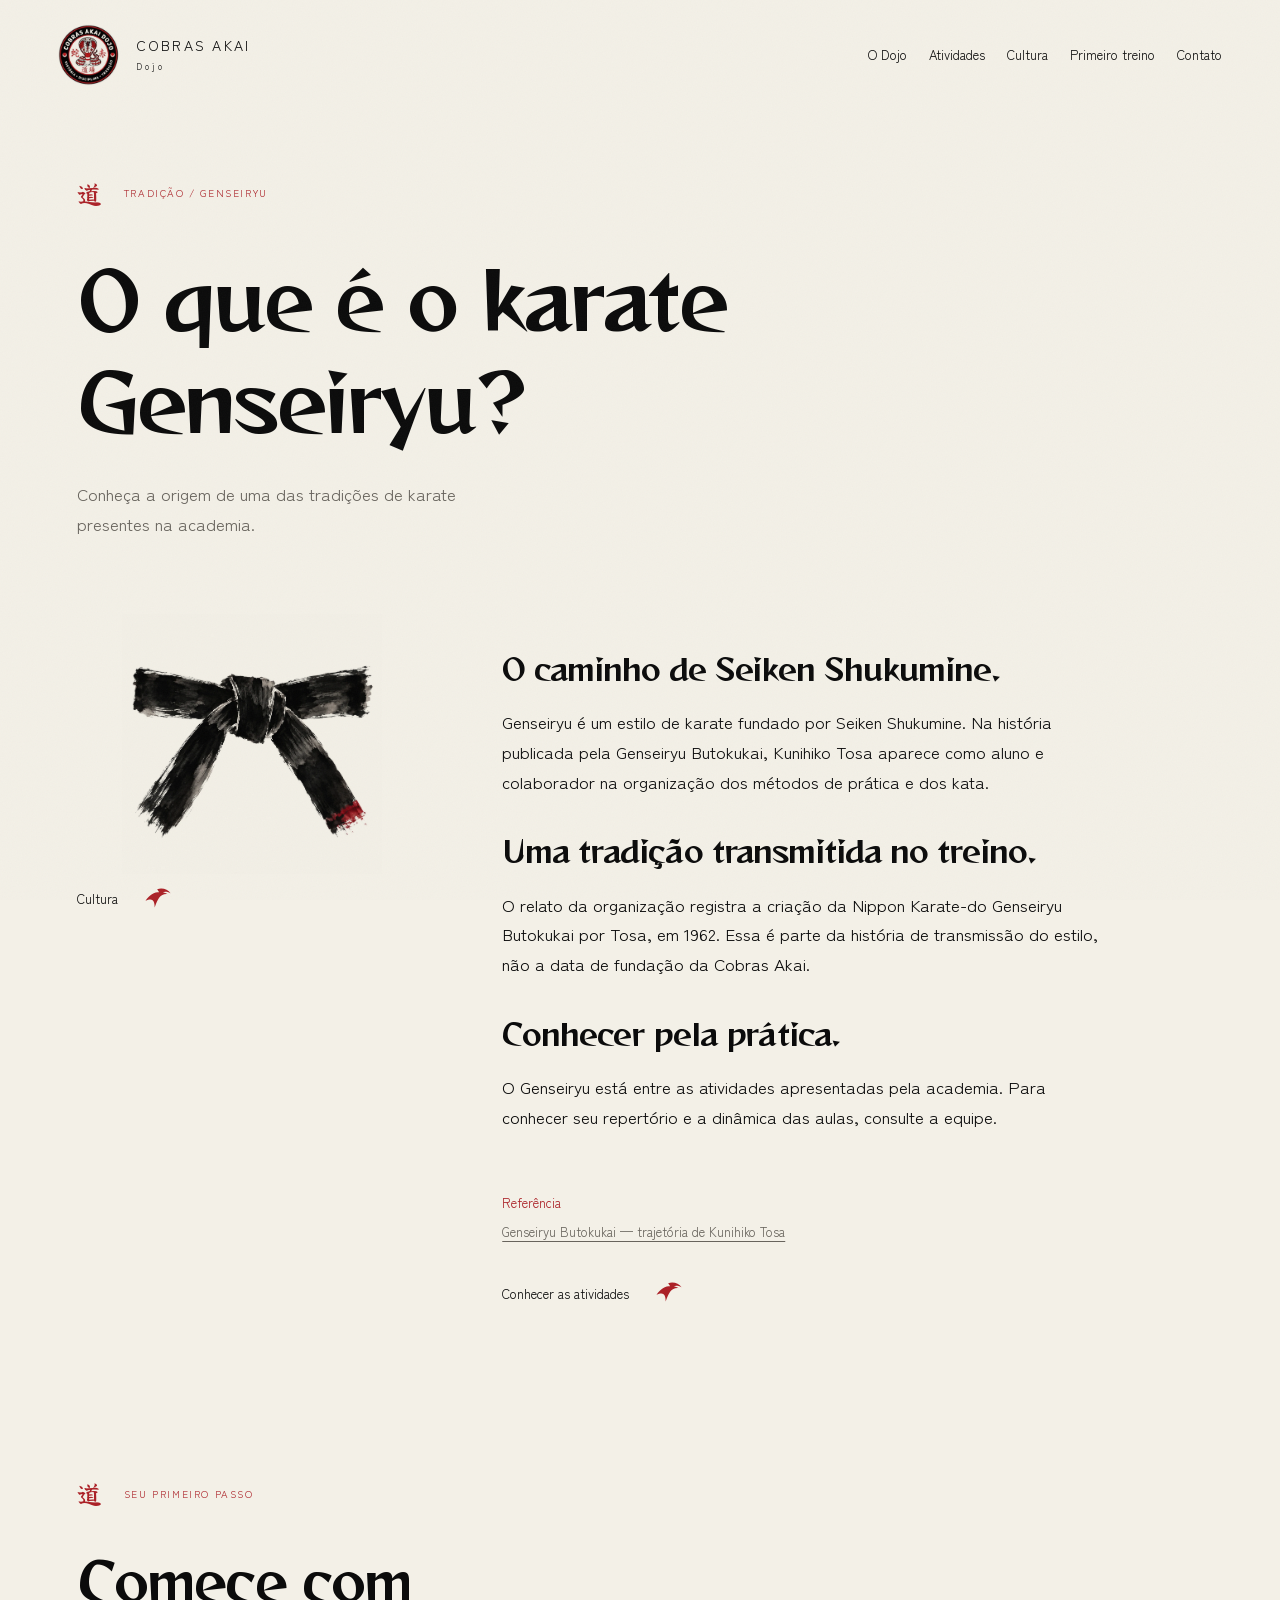
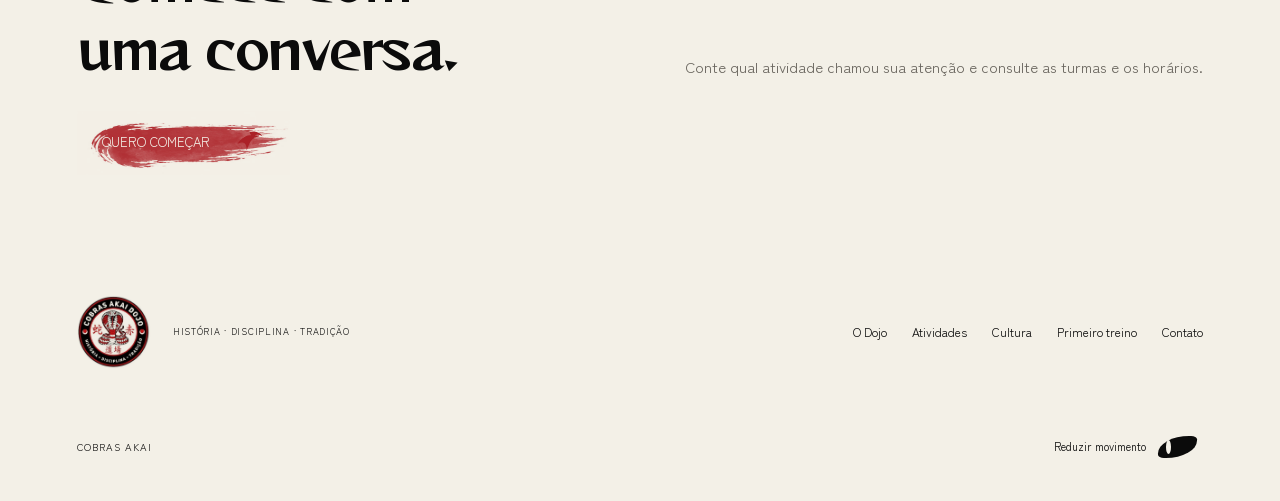
==== commit 7f597003: "Capitalize Dojo with initial D only" ====
--- a/artigo-genseiryu.html
+++ b/artigo-genseiryu.html
@@ -1 +1 @@
-<!doctype html><html lang="pt-BR"><head><meta charset="utf-8"><meta name="viewport" content="width=device-width,initial-scale=1"><meta name="theme-color" content="#f3f0e7"><meta name="description" content="Conheça a origem de uma das tradições de karate presentes na academia."><meta name="robots" content="noindex,nofollow"><title>O que é o karate Genseiryu? — Cobras Akai</title><link rel="icon" type="image/png" sizes="64x64" href="assets/favicon-round.png"><link rel="icon" type="image/svg+xml" href="assets/favicon-round.svg"><link rel="stylesheet" href="site.css?v=mobile-20261006"><script src="site.js" defer></script></head><body class=""><a class="skip" href="#conteudo">Pular para o conteúdo</a><header class="site-header"><a class="site-brand" href="index.html" aria-label="Cobras Akai, início"><img src="assets/emblema.png" width="62" height="62" alt=""><span>COBRAS AKAI<small>DOJO</small></span></a><nav aria-label="Principal"><a href="dojo.html">O DOJO</a><a href="atividades.html">Atividades</a><a href="blog.html">Cultura</a><a href="primeiro-treino.html">Primeiro treino</a><a href="contato.html">Contato</a></nav><button class="menu-toggle" aria-controls="mobile-menu" aria-expanded="false">Menu <svg class="signal" viewBox="0 0 36 36" aria-hidden="true"><path fill="currentColor" d="M5 6C14 7 16 14 15 29C11 19 10 12 5 6ZM31 6C22 7 20 14 21 29C25 19 26 12 31 6Z"/></svg></button></header><main id="conteudo"><section class="page-head wrap"><p class="section-label"><span>道</span>TRADIÇÃO / GENSEIRYU</p><h1>O que é o karate Genseiryu?</h1><p>Conheça a origem de uma das tradições de karate presentes na academia.</p></section><div class="reading-layout wrap"><aside><div class="reading-art" style="background-image:url('assets/ink/faixa-nanquim-v02.webp')" aria-hidden="true"></div><a class="text-link" href="blog.html"><span>Cultura</span><svg class="signal" viewBox="0 0 36 36" aria-hidden="true"><path fill="currentColor" d="M3 19C10 8 20 6 30 11C21 10 18 16 14 27C14 18 11 15 3 19ZM17 5C23 3 30 5 33 10C27 7 24 8 21 11Z"/></svg></a></aside><article class="reading-body"><h2>O caminho de Seiken Shukumine.</h2><p>Genseiryu é um estilo de karate fundado por Seiken Shukumine. Na história publicada pela Genseiryu Butokukai, Kunihiko Tosa aparece como aluno e colaborador na organização dos métodos de prática e dos kata.</p><h2>Uma tradição transmitida no treino.</h2><p>O relato da organização registra a criação da Nippon Karate-do Genseiryu Butokukai por Tosa, em 1962. Essa é parte da história de transmissão do estilo, não a data de fundação da Cobras Akai.</p><h2>Conhecer pela prática.</h2><p>O Genseiryu está entre as atividades apresentadas pela academia. Para conhecer seu repertório e a dinâmica das aulas, consulte a equipe.</p><div class="article-source"><p>Referência</p><a href="https://www.genseiryu.jp/eng/e-karatedo/e-karatedo1-3.html">Genseiryu Butokukai — trajetória de Kunihiko Tosa</a></div><a class="text-link" href="atividades.html"><span>Conhecer as atividades</span><svg class="signal" viewBox="0 0 36 36" aria-hidden="true"><path fill="currentColor" d="M3 19C10 8 20 6 30 11C21 10 18 16 14 27C14 18 11 15 3 19ZM17 5C23 3 30 5 33 10C27 7 24 8 21 11Z"/></svg></a></article></div><section class="contact-band wrap"><p class="section-label"><span>道</span>SEU PRIMEIRO PASSO</p><div><h2>Comece com<br>uma conversa.</h2><p>Conte qual atividade chamou sua atenção e consulte as turmas e os horários.</p></div><a class="brush-button" href="https://wa.me/5511998178561?text=Ol%C3%A1!%20Quero%20come%C3%A7ar%20na%20Cobras%20Akai.%20Gostaria%20de%20saber%20sobre%20as%20atividades%2C%20os%20hor%C3%A1rios%20e%20como%20funciona%20a%20primeira%20aula."><span>QUERO COMEÇAR</span><svg class="signal" viewBox="0 0 36 36" aria-hidden="true"><path fill="currentColor" d="M3 19C10 8 20 6 30 11C21 10 18 16 14 27C14 18 11 15 3 19ZM17 5C23 3 30 5 33 10C27 7 24 8 21 11Z"/></svg></a></section></main><footer class="wrap site-footer"><div><img class="footer-emblem" src="assets/emblema.png" alt="Emblema Cobras Akai" width="74" height="74"><p>HISTÓRIA · DISCIPLINA · TRADIÇÃO</p></div><nav aria-label="Rodapé"><a href="dojo.html">O DOJO</a><a href="atividades.html">Atividades</a><a href="blog.html">Cultura</a><a href="primeiro-treino.html">Primeiro treino</a><a href="contato.html">Contato</a></nav><div class="footer-bottom"><span>COBRAS AKAI</span><button id="motion-toggle" aria-pressed="false">Reduzir movimento <i class="motion-switch" aria-hidden="true"></i></button></div></footer><dialog id="mobile-menu" aria-label="Menu principal"><div class="menu-head"><span>COBRAS AKAI</span><button id="menu-close">Fechar <svg class="signal" viewBox="0 0 36 36" aria-hidden="true"><path fill="currentColor" d="M5 6C14 7 16 14 15 29C11 19 10 12 5 6ZM31 6C22 7 20 14 21 29C25 19 26 12 31 6Z"/></svg></button></div><nav><a href="dojo.html">O DOJO</a><a href="atividades.html">Atividades</a><a href="blog.html">Cultura</a><a href="primeiro-treino.html">Primeiro treino</a><a href="contato.html">Contato</a></nav><span class="large-kanji" lang="ja">道場</span></dialog><dialog id="photo-dialog" aria-label="Fotografia ampliada"><button id="photo-close">Fechar <svg class="signal" viewBox="0 0 36 36" aria-hidden="true"><path fill="currentColor" d="M5 6C14 7 16 14 15 29C11 19 10 12 5 6ZM31 6C22 7 20 14 21 29C25 19 26 12 31 6Z"/></svg></button><img id="photo-large" alt=""><p id="photo-caption"></p></dialog></body></html>+<!doctype html><html lang="pt-BR"><head><meta charset="utf-8"><meta name="viewport" content="width=device-width,initial-scale=1"><meta name="theme-color" content="#f3f0e7"><meta name="description" content="Conheça a origem de uma das tradições de karate presentes na academia."><meta name="robots" content="noindex,nofollow"><title>O que é o karate Genseiryu? — Cobras Akai</title><link rel="icon" type="image/png" sizes="64x64" href="assets/favicon-round.png"><link rel="icon" type="image/svg+xml" href="assets/favicon-round.svg"><link rel="stylesheet" href="site.css?v=mobile-20261006"><script src="site.js" defer></script></head><body class=""><a class="skip" href="#conteudo">Pular para o conteúdo</a><header class="site-header"><a class="site-brand" href="index.html" aria-label="Cobras Akai, início"><img src="assets/emblema.png" width="62" height="62" alt=""><span>COBRAS AKAI<small>Dojo</small></span></a><nav aria-label="Principal"><a href="dojo.html">O Dojo</a><a href="atividades.html">Atividades</a><a href="blog.html">Cultura</a><a href="primeiro-treino.html">Primeiro treino</a><a href="contato.html">Contato</a></nav><button class="menu-toggle" aria-controls="mobile-menu" aria-expanded="false">Menu <svg class="signal" viewBox="0 0 36 36" aria-hidden="true"><path fill="currentColor" d="M5 6C14 7 16 14 15 29C11 19 10 12 5 6ZM31 6C22 7 20 14 21 29C25 19 26 12 31 6Z"/></svg></button></header><main id="conteudo"><section class="page-head wrap"><p class="section-label"><span>道</span>TRADIÇÃO / GENSEIRYU</p><h1>O que é o karate Genseiryu?</h1><p>Conheça a origem de uma das tradições de karate presentes na academia.</p></section><div class="reading-layout wrap"><aside><div class="reading-art" style="background-image:url('assets/ink/faixa-nanquim-v02.webp')" aria-hidden="true"></div><a class="text-link" href="blog.html"><span>Cultura</span><svg class="signal" viewBox="0 0 36 36" aria-hidden="true"><path fill="currentColor" d="M3 19C10 8 20 6 30 11C21 10 18 16 14 27C14 18 11 15 3 19ZM17 5C23 3 30 5 33 10C27 7 24 8 21 11Z"/></svg></a></aside><article class="reading-body"><h2>O caminho de Seiken Shukumine.</h2><p>Genseiryu é um estilo de karate fundado por Seiken Shukumine. Na história publicada pela Genseiryu Butokukai, Kunihiko Tosa aparece como aluno e colaborador na organização dos métodos de prática e dos kata.</p><h2>Uma tradição transmitida no treino.</h2><p>O relato da organização registra a criação da Nippon Karate-do Genseiryu Butokukai por Tosa, em 1962. Essa é parte da história de transmissão do estilo, não a data de fundação da Cobras Akai.</p><h2>Conhecer pela prática.</h2><p>O Genseiryu está entre as atividades apresentadas pela academia. Para conhecer seu repertório e a dinâmica das aulas, consulte a equipe.</p><div class="article-source"><p>Referência</p><a href="https://www.genseiryu.jp/eng/e-karatedo/e-karatedo1-3.html">Genseiryu Butokukai — trajetória de Kunihiko Tosa</a></div><a class="text-link" href="atividades.html"><span>Conhecer as atividades</span><svg class="signal" viewBox="0 0 36 36" aria-hidden="true"><path fill="currentColor" d="M3 19C10 8 20 6 30 11C21 10 18 16 14 27C14 18 11 15 3 19ZM17 5C23 3 30 5 33 10C27 7 24 8 21 11Z"/></svg></a></article></div><section class="contact-band wrap"><p class="section-label"><span>道</span>SEU PRIMEIRO PASSO</p><div><h2>Comece com<br>uma conversa.</h2><p>Conte qual atividade chamou sua atenção e consulte as turmas e os horários.</p></div><a class="brush-button" href="https://wa.me/5511998178561?text=Ol%C3%A1!%20Quero%20come%C3%A7ar%20na%20Cobras%20Akai.%20Gostaria%20de%20saber%20sobre%20as%20atividades%2C%20os%20hor%C3%A1rios%20e%20como%20funciona%20a%20primeira%20aula."><span>QUERO COMEÇAR</span><svg class="signal" viewBox="0 0 36 36" aria-hidden="true"><path fill="currentColor" d="M3 19C10 8 20 6 30 11C21 10 18 16 14 27C14 18 11 15 3 19ZM17 5C23 3 30 5 33 10C27 7 24 8 21 11Z"/></svg></a></section></main><footer class="wrap site-footer"><div><img class="footer-emblem" src="assets/emblema.png" alt="Emblema Cobras Akai" width="74" height="74"><p>HISTÓRIA · DISCIPLINA · TRADIÇÃO</p></div><nav aria-label="Rodapé"><a href="dojo.html">O Dojo</a><a href="atividades.html">Atividades</a><a href="blog.html">Cultura</a><a href="primeiro-treino.html">Primeiro treino</a><a href="contato.html">Contato</a></nav><div class="footer-bottom"><span>COBRAS AKAI</span><button id="motion-toggle" aria-pressed="false">Reduzir movimento <i class="motion-switch" aria-hidden="true"></i></button></div></footer><dialog id="mobile-menu" aria-label="Menu principal"><div class="menu-head"><span>COBRAS AKAI</span><button id="menu-close">Fechar <svg class="signal" viewBox="0 0 36 36" aria-hidden="true"><path fill="currentColor" d="M5 6C14 7 16 14 15 29C11 19 10 12 5 6ZM31 6C22 7 20 14 21 29C25 19 26 12 31 6Z"/></svg></button></div><nav><a href="dojo.html">O Dojo</a><a href="atividades.html">Atividades</a><a href="blog.html">Cultura</a><a href="primeiro-treino.html">Primeiro treino</a><a href="contato.html">Contato</a></nav><span class="large-kanji" lang="ja">道場</span></dialog><dialog id="photo-dialog" aria-label="Fotografia ampliada"><button id="photo-close">Fechar <svg class="signal" viewBox="0 0 36 36" aria-hidden="true"><path fill="currentColor" d="M5 6C14 7 16 14 15 29C11 19 10 12 5 6ZM31 6C22 7 20 14 21 29C25 19 26 12 31 6Z"/></svg></button><img id="photo-large" alt=""><p id="photo-caption"></p></dialog></body></html>
